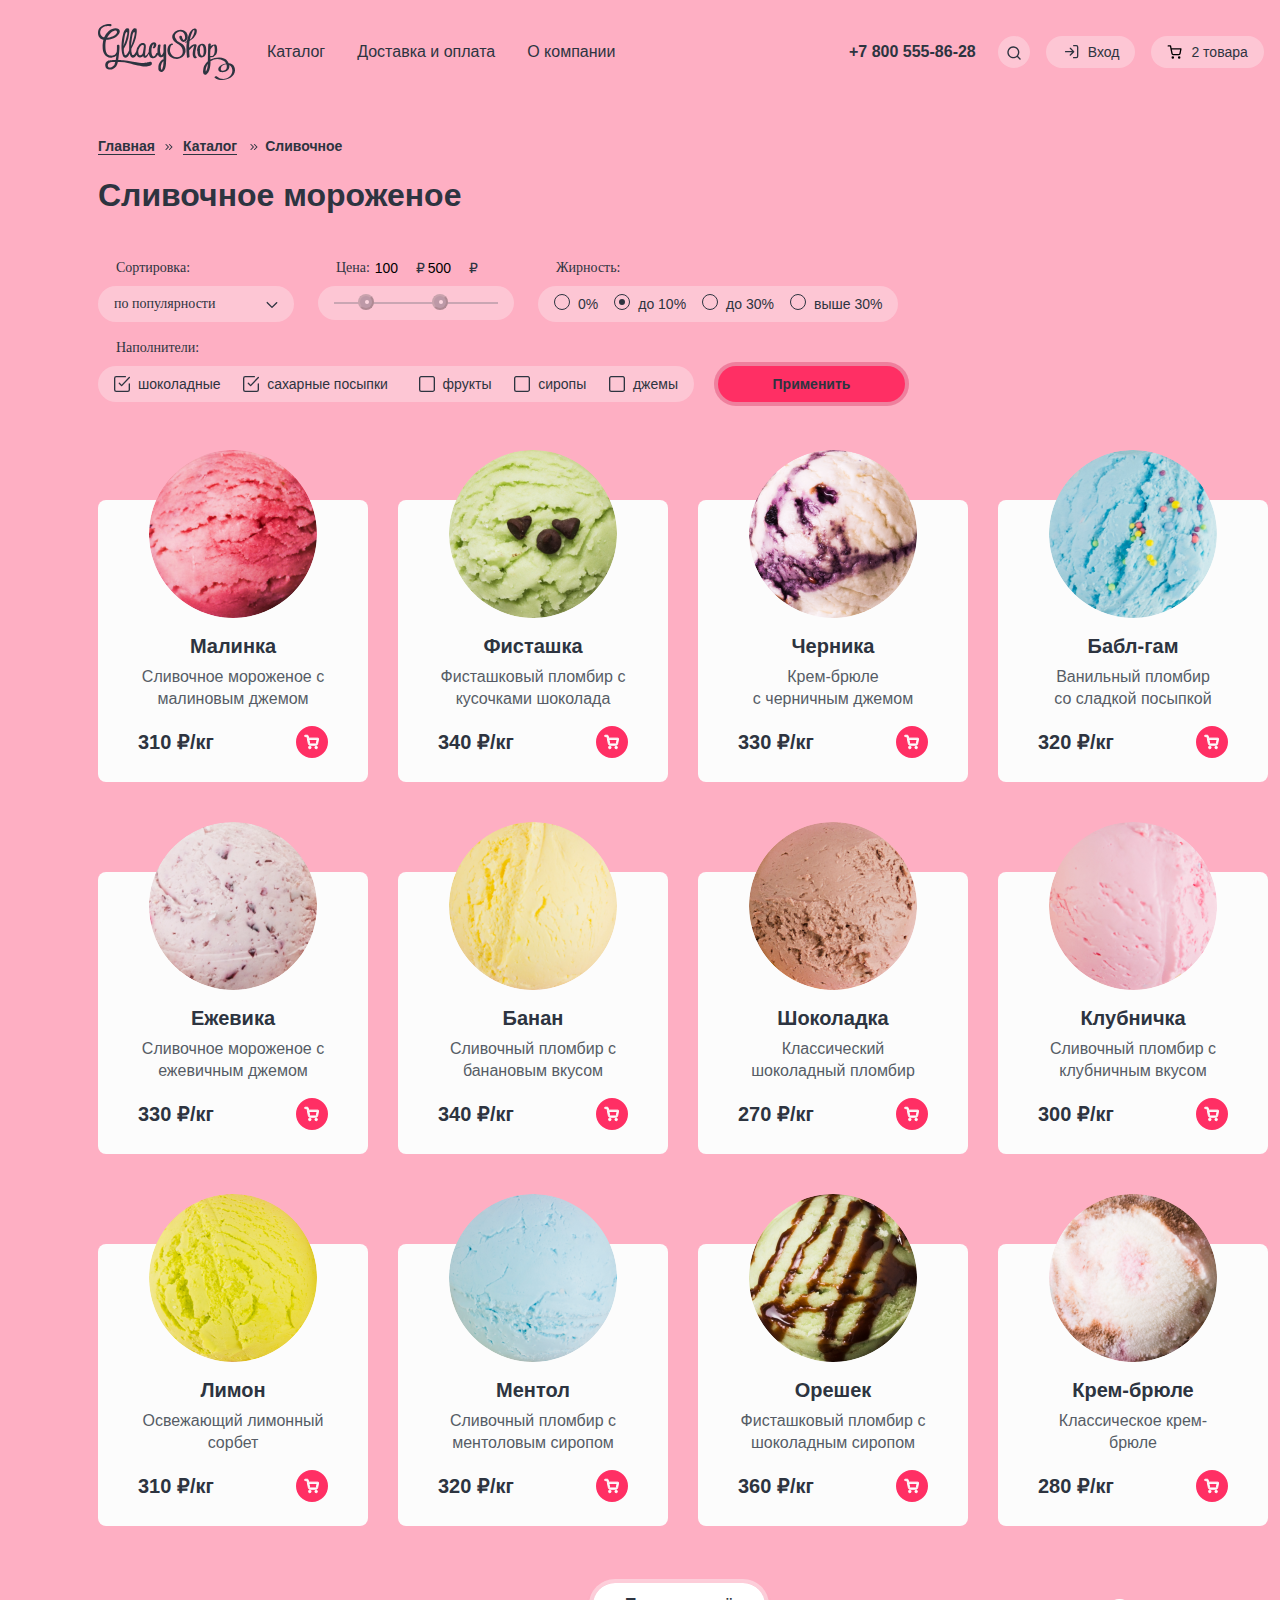
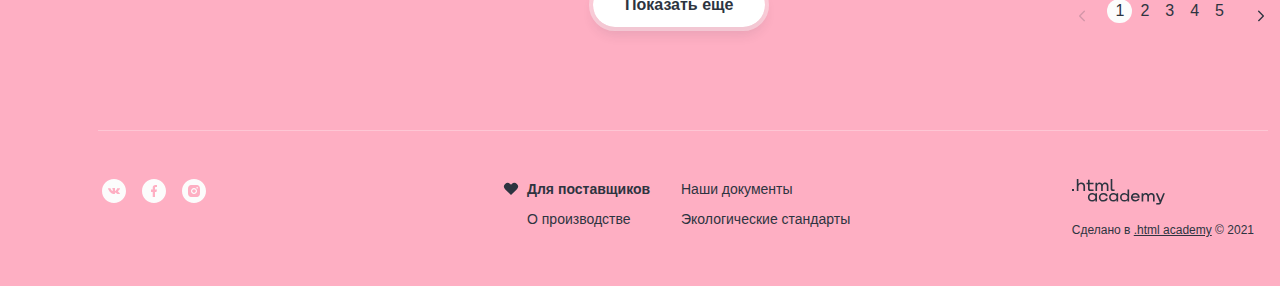
==== catalog.html @ 95bfefcc "Добавляет проект" ====
<!DOCTYPE html>
<html lang="ru">
  <head>
    <meta charset="utf-8">
    <link rel="stylesheet" href="styles/style.css">
    <link rel="stylesheet" href="fonts/stylesheet.css">
    <title>HTML Academy: Gllacy Shop</title>
  </head>
  <body>
    <div class="page-container">
      <header class="main-header">
        <nav class="main-nav">
          <a class="main-nav-logo logo" href="https://htmlacademy.ru">
            <img class="main-nav-logo-img" src="/images/logo.svg" width="137" height="56" alt="Логотип магазина.">
          </a>
          <ul class="main-nav-list">
            <li class="main-nav-item">
              <a class="main-nav-link" href="#">Каталог</a>
            </li>
            <li class="main-nav-item">
              <a class="main-nav-link" href="#">Доставка и оплата</a>
            </li>
            <li class="main-nav-item">
              <a class="main-nav-link" href="#">О компании</a>
            </li>
          </ul>
          <ul class="user-nav-list">
            <li class=user-nav-item>
              <address class="user-nav-contacts">
                <a class="phone" href="tel:+78005558628">+7 800 555-86-28</a>
              </address>
            </li>
            <li class="user-nav-item">
              <a class="user-nav-link user-nav-search" href="#">
                <span class="visually-hidden">Поиск.</span>
              </a>
            </li>
            <li class="user-nav-item">
              <a class="user-nav-link user-nav-login" href="#">
                <span class="visually-hidden">Личный кабинет.</span>
                Вход
              </a>
            </li>
            <li class="user-nav-item">
              <a class="user-nav-link user-nav-basket" href="#">
                <span class="visually-hidden">Корзина.</span>
                2 товара
              </a>
            </li>
          </ul>
        </nav>
      </header>

      <!--Главная страница каталога-->
      <main class="catalog-page main-container">
        <h1 class="visually-hidden">Каталог магазина Gllacy Shop</h1>
        <!--Блок каталога с фильтром-->

        <section class="filter">
          <h2 class="visually-hidden">Фильтры.</h2>
          <!--Хлебные крошки-->
          <ul class="breadcrumbs">
            <li class="breadcrumbs-item breadcrumbs-item-chevrons">
              <a class="breadcrumbs-link breadcrumbs-link-decoration" href="index.html">Главная</a>
            </li>
            <li class="breadcrumbs-item breadcrumbs-item-chevrons">
              <a class="breadcrumbs-link breadcrumbs-link-decoration" href="#">Каталог</a>
            </li>
            <li class="breadcrumbs-item">
              <a class="breadcrumbs-link">Сливочное</a>
            </li>
            <li class="breadcrumbs-item">
              <a class="breadcrumbs-link visually-hidden">Малинка</a>
            </li>
          </ul>
          <h3 class="breadcrumbs-title">Сливочное мороженое</h3>

          <!--Фильтр-->
          <form class="catalog-filter" action="https://echo.htmlacademy.ru/" method="get">
            <fieldset class="filter select-sorting-group">
              <legend class="filter-title">Сортировка:</legend>
              <select class="select-sorting" aria-label="Сортировка">
                <option value="popular" selected>по популярности</option>
                <option value="cheap">сначала дешёвые</option>
                <option value="expensive">сначала дорогие</option>
              </select>
            </fieldset>

            <fieldset class="filter sorting-price-group">
              <div class="range-wrapper-inputs">
                <legend class="filter-title">Цена:</legend>
                  <label class="price-label">
                    <input class="price-field" type="number" value="100">₽
                  </label>
                  <label class="price-label">
                    <input class="price-field" type="number" value="500">₽
                  </label>
              </div>

              <div class="range">
                <div class="range-scale">
                  <div class="range-bar"  style="left: 34px; width: 70px">
                    <button class="range-toggle toggle-min" type="button">
                      <span class="visually-hidden">Изменить минимальную цену.</span>
                    </button>
                    <button class="range-toggle toggle-max" type="button">
                      <span class="visually-hidden">Изменить максимальную цену.</span>
                    </button>
                  </div>
                </div>
              </div>
            </fieldset>

            <fieldset class="filter sorting-radio-group">
              <legend class="filter-title">Жирность:</legend>
                <ul class="filter-list">
                  <li class="filter-item">
                    <label class="control">
                      <input class="visually-hidden control-field" type="radio" value="0%">
                      <span class="control-mark"></span>
                      <span class="control-label">0%</span>
                    </label>
                  </li>

                  <li class="filter-item">
                    <label class="control">
                      <input class="visually-hidden control-field" type="radio" value="до 10%" checked>
                      <span class="control-mark"></span>
                      <span class="control-label">до 10%</span>
                    </label>
                  </li>

                  <li class="filter-item">
                    <label class="control">
                      <input class="visually-hidden control-field" type="radio" value="до 30%">
                      <span class="control-mark"></span>
                      <span class="control-label">до 30%</span>
                    </label>
                  </li>

                  <li class="filter-item">
                    <label class="control">
                      <input class="visually-hidden control-field" type="radio" value="выше 30%">
                      <span class="control-mark"></span>
                      <span class="control-label">выше 30%</span>
                    </label>
                  </li>
                </ul>
            </fieldset>
            <fieldset class="filter sorting-filler-group">
              <legend class="filter-title">Наполнители:</legend>
                <ul class="filter-list">
                  <li class="filter-item-sorting">
                    <input class="sorting-filler-field" type="checkbox" name="chokolate" id="chokolate" checked>
                    <label class="sorting-filler-label" for="chokolate">шоколадные</label>
                  </li>

                  <li class="filter-item-sorting">
                    <input class="sorting-filler-field" type="checkbox" name="sugar-sprinkles" id="sugar-sprinkles" checked>
                    <label class="sorting-filler-label" for="sugar-sprinkles">сахарные посыпки</label>
                  </li>

                  <li class="filter-item-sorting">
                    <input class="sorting-filler-field" type="checkbox" name="fruit" id="fruit">
                    <label class="sorting-filler-label" for="fruit">фрукты</label>
                  </li>

                  <li class="filter-item-sorting">
                    <input class="sorting-filler-field" type="checkbox" name="syrups" id="syrups">
                    <label class="sorting-filler-label" for="syrups">сиропы</label>
                  </li>

                  <li class="filter-item-sorting">
                    <input class="sorting-filler-field" type="checkbox" name="jams" id="jams">
                    <label class="sorting-filler-label" for="jams">джемы</label>
                  </li>
                </ul>
            </fieldset>
            <button class="sorting-button button-bright" type="submit">Применить</button>
          </form>
        </section>
        <!--Каталог товаров-->
        <section class="catalog-product">
          <h2 class="visually-hidden">Каталог.</h2>
          <ul class="catalog-list">
            <li class="catalog-item">
              <img class="catalog-item-img" src="../images/catalog/rasberry-ball.png" width="168" height="168" alt="Шарик малинового мороженого.">
              <h3 class="catalog-item-caption">Малинка</h3>
              <p class="catalog-item-text">Сливочное мороженое с малиновым джемом</p>
              <div class="catalog-wrapper">
                <span class="catalog-item-price">310 ₽/кг</span>
                <button class="button-basket" type="button">
                  <span class="visually-hidden">Купить.</span>
                  <svg class="button-basket-icon" width="16" height="16" fill="none" xmlns="http://www.w3.org/2000/svg"><path fill-rule="evenodd" clip-rule="evenodd" d="M1.17 1.25a.67.67 0 0 0 0 1.33h1.77l.47 2.34v.05l.97 4.84a1.83 1.83 0 0 0 1.82 1.46h5.62a1.83 1.83 0 0 0 1.82-1.46V9.8l.93-4.86a.67.67 0 0 0-.66-.8h-9.3L4.14 1.8a.67.67 0 0 0-.66-.54H1.17Zm4.52 8.3-.81-4.07h8.23l-.78 4.07a.5.5 0 0 1-.49.4H6.18a.5.5 0 0 1-.49-.4ZM4.56 13.5a1.25 1.25 0 1 1 2.49 0 1.25 1.25 0 0 1-2.5 0Zm6.37 0a1.25 1.25 0 1 1 2.5 0 1.25 1.25 0 0 1-2.5 0Z" fill="#2D3440"/></svg>
                </button>
              </div>
            </li>

            <li class="catalog-item">
              <img class="catalog-item-img" src="../images/catalog/pistachio-ball.png" width="168" height="168" alt="Шарик фисташкового мороженого.">
              <h3 class="catalog-item-caption">Фисташка</h3>
              <p class="catalog-item-text">Фисташковый пломбир с кусочками шоколада</p>
              <div class="catalog-wrapper">
                <span class="catalog-item-price">340 ₽/кг</span>
                <button class="button-basket" type="button">
                  <span class="visually-hidden">Купить.</span>
                  <svg class="button-basket-icon" width="16" height="16" fill="none" xmlns="http://www.w3.org/2000/svg"><path fill-rule="evenodd" clip-rule="evenodd" d="M1.17 1.25a.67.67 0 0 0 0 1.33h1.77l.47 2.34v.05l.97 4.84a1.83 1.83 0 0 0 1.82 1.46h5.62a1.83 1.83 0 0 0 1.82-1.46V9.8l.93-4.86a.67.67 0 0 0-.66-.8h-9.3L4.14 1.8a.67.67 0 0 0-.66-.54H1.17Zm4.52 8.3-.81-4.07h8.23l-.78 4.07a.5.5 0 0 1-.49.4H6.18a.5.5 0 0 1-.49-.4ZM4.56 13.5a1.25 1.25 0 1 1 2.49 0 1.25 1.25 0 0 1-2.5 0Zm6.37 0a1.25 1.25 0 1 1 2.5 0 1.25 1.25 0 0 1-2.5 0Z" fill="#2D3440"/></svg>
                </button>
              </div>
            </li>

            <li class="catalog-item">
              <img class="catalog-item-img" src="../images/catalog/blueberry-ball.png" width="168" height="168" alt="Шарик черничного мороженого.">
              <h3 class="catalog-item-caption">Черника</h3>
              <p class="catalog-item-text">Крем-брюле с&nbspчерничным джемом</p>
              <div class="catalog-wrapper">
                <span class="catalog-item-price">330 ₽/кг</span>
                <button class="button-basket" type="button">
                  <span class="visually-hidden">Купить.</span>
                  <svg class="button-basket-icon" width="16" height="16" fill="none" xmlns="http://www.w3.org/2000/svg"><path fill-rule="evenodd" clip-rule="evenodd" d="M1.17 1.25a.67.67 0 0 0 0 1.33h1.77l.47 2.34v.05l.97 4.84a1.83 1.83 0 0 0 1.82 1.46h5.62a1.83 1.83 0 0 0 1.82-1.46V9.8l.93-4.86a.67.67 0 0 0-.66-.8h-9.3L4.14 1.8a.67.67 0 0 0-.66-.54H1.17Zm4.52 8.3-.81-4.07h8.23l-.78 4.07a.5.5 0 0 1-.49.4H6.18a.5.5 0 0 1-.49-.4ZM4.56 13.5a1.25 1.25 0 1 1 2.49 0 1.25 1.25 0 0 1-2.5 0Zm6.37 0a1.25 1.25 0 1 1 2.5 0 1.25 1.25 0 0 1-2.5 0Z" fill="#2D3440"/></svg>
                </button>
              </div>
            </li>

            <li class="catalog-item">
              <img class="catalog-item-img" src="../images/catalog/bubble-ball.png" width="168" height="168" alt="Шарик ванильного мороженого голубого цвета.">
              <h3 class="catalog-item-caption">Бабл-гам</h3>
              <p class="catalog-item-text">Ванильный пломбир со&nbspсладкой посыпкой</p>
              <div class="catalog-wrapper">
                <span class="catalog-item-price">320 ₽/кг</span>
                <button class="button-basket" type="button">
                  <span class="visually-hidden">Купить.</span>
                  <svg class="button-basket-icon" width="16" height="16" fill="none" xmlns="http://www.w3.org/2000/svg"><path fill-rule="evenodd" clip-rule="evenodd" d="M1.17 1.25a.67.67 0 0 0 0 1.33h1.77l.47 2.34v.05l.97 4.84a1.83 1.83 0 0 0 1.82 1.46h5.62a1.83 1.83 0 0 0 1.82-1.46V9.8l.93-4.86a.67.67 0 0 0-.66-.8h-9.3L4.14 1.8a.67.67 0 0 0-.66-.54H1.17Zm4.52 8.3-.81-4.07h8.23l-.78 4.07a.5.5 0 0 1-.49.4H6.18a.5.5 0 0 1-.49-.4ZM4.56 13.5a1.25 1.25 0 1 1 2.49 0 1.25 1.25 0 0 1-2.5 0Zm6.37 0a1.25 1.25 0 1 1 2.5 0 1.25 1.25 0 0 1-2.5 0Z" fill="#2D3440"/></svg>
                </button>
              </div>
            </li>

            <li class="catalog-item">
              <img class="catalog-item-img" src="../images/catalog/blackberry-ball.png" width="168" height="168" alt="Сливочное мороженое с ежевичным джемом.">
              <h3 class="catalog-item-caption">Ежевика</h3>
              <p class="catalog-item-text">Сливочное мороженое с ежевичным джемом</p>
              <div class="catalog-wrapper">
              <span class="catalog-item-price">330 ₽/кг</span>
              <button class="button-basket" type="button">
                <span class="visually-hidden">Купить.</span>
                <svg class="button-basket-icon" width="16" height="16" fill="none" xmlns="http://www.w3.org/2000/svg"><path fill-rule="evenodd" clip-rule="evenodd" d="M1.17 1.25a.67.67 0 0 0 0 1.33h1.77l.47 2.34v.05l.97 4.84a1.83 1.83 0 0 0 1.82 1.46h5.62a1.83 1.83 0 0 0 1.82-1.46V9.8l.93-4.86a.67.67 0 0 0-.66-.8h-9.3L4.14 1.8a.67.67 0 0 0-.66-.54H1.17Zm4.52 8.3-.81-4.07h8.23l-.78 4.07a.5.5 0 0 1-.49.4H6.18a.5.5 0 0 1-.49-.4ZM4.56 13.5a1.25 1.25 0 1 1 2.49 0 1.25 1.25 0 0 1-2.5 0Zm6.37 0a1.25 1.25 0 1 1 2.5 0 1.25 1.25 0 0 1-2.5 0Z" fill="#2D3440"/></svg>
              </button>
            </li>

            <li class="catalog-item">
              <img class="catalog-item-img" src="../images/catalog/banana-ball.png" width="168" height="168" alt="Шарик ванильного мороженого голубого цвета.">
              <h3 class="catalog-item-caption">Банан</h3>
              <p class="catalog-item-text">Сливочный пломбир с банановым вкусом</p>
              <div class="catalog-wrapper">
                <span class="catalog-item-price">340 ₽/кг</span>
                <button class="button-basket" type="button">
                  <span class="visually-hidden">Купить.</span>
                  <svg class="button-basket-icon" width="16" height="16" fill="none" xmlns="http://www.w3.org/2000/svg"><path fill-rule="evenodd" clip-rule="evenodd" d="M1.17 1.25a.67.67 0 0 0 0 1.33h1.77l.47 2.34v.05l.97 4.84a1.83 1.83 0 0 0 1.82 1.46h5.62a1.83 1.83 0 0 0 1.82-1.46V9.8l.93-4.86a.67.67 0 0 0-.66-.8h-9.3L4.14 1.8a.67.67 0 0 0-.66-.54H1.17Zm4.52 8.3-.81-4.07h8.23l-.78 4.07a.5.5 0 0 1-.49.4H6.18a.5.5 0 0 1-.49-.4ZM4.56 13.5a1.25 1.25 0 1 1 2.49 0 1.25 1.25 0 0 1-2.5 0Zm6.37 0a1.25 1.25 0 1 1 2.5 0 1.25 1.25 0 0 1-2.5 0Z" fill="#2D3440"/></svg>
                </button>
              </div>
            </li>

            <li class="catalog-item">
              <img class="catalog-item-img" src="../images/catalog/chokolate-ball.png" width="168" height="168" alt="Шарик ванильного мороженого голубого цвета.">
              <h3 class="catalog-item-caption">Шоколадка</h3>
              <p class="catalog-item-text">Классический шоколадный пломбир</p>
              <div class="catalog-wrapper">
                <span class="catalog-item-price">270 ₽/кг</span>
                <button class="button-basket" type="button">
                  <span class="visually-hidden">Купить.</span>
                  <svg class="button-basket-icon" width="16" height="16" fill="none" xmlns="http://www.w3.org/2000/svg"><path fill-rule="evenodd" clip-rule="evenodd" d="M1.17 1.25a.67.67 0 0 0 0 1.33h1.77l.47 2.34v.05l.97 4.84a1.83 1.83 0 0 0 1.82 1.46h5.62a1.83 1.83 0 0 0 1.82-1.46V9.8l.93-4.86a.67.67 0 0 0-.66-.8h-9.3L4.14 1.8a.67.67 0 0 0-.66-.54H1.17Zm4.52 8.3-.81-4.07h8.23l-.78 4.07a.5.5 0 0 1-.49.4H6.18a.5.5 0 0 1-.49-.4ZM4.56 13.5a1.25 1.25 0 1 1 2.49 0 1.25 1.25 0 0 1-2.5 0Zm6.37 0a1.25 1.25 0 1 1 2.5 0 1.25 1.25 0 0 1-2.5 0Z" fill="#2D3440"/></svg>
                </button>
              </div>
            </li>

            <li class="catalog-item">
              <img class="catalog-item-img" src="../images/catalog/strawberry-ball.png" width="168" height="168" alt="Шарик ванильного мороженого голубого цвета.">
              <h3 class="catalog-item-caption">Клубничка</h3>
              <p class="catalog-item-text">Сливочный пломбир с клубничным вкусом</p>
              <div class="catalog-wrapper">
                <span class="catalog-item-price">300 ₽/кг</span>
                <button class="button-basket" type="button">
                  <span class="visually-hidden">Купить.</span>
                  <svg class="button-basket-icon" width="16" height="16" fill="none" xmlns="http://www.w3.org/2000/svg"><path fill-rule="evenodd" clip-rule="evenodd" d="M1.17 1.25a.67.67 0 0 0 0 1.33h1.77l.47 2.34v.05l.97 4.84a1.83 1.83 0 0 0 1.82 1.46h5.62a1.83 1.83 0 0 0 1.82-1.46V9.8l.93-4.86a.67.67 0 0 0-.66-.8h-9.3L4.14 1.8a.67.67 0 0 0-.66-.54H1.17Zm4.52 8.3-.81-4.07h8.23l-.78 4.07a.5.5 0 0 1-.49.4H6.18a.5.5 0 0 1-.49-.4ZM4.56 13.5a1.25 1.25 0 1 1 2.49 0 1.25 1.25 0 0 1-2.5 0Zm6.37 0a1.25 1.25 0 1 1 2.5 0 1.25 1.25 0 0 1-2.5 0Z" fill="#2D3440"/></svg>
                </button>
              </div>
            </li>

            <li class="catalog-item">
              <img class="catalog-item-img" src="../images/catalog/lemon-ball.png" width="168" height="168" alt="Шарик ванильного мороженого голубого цвета.">
              <h3 class="catalog-item-caption">Лимон</h3>
              <p class="catalog-item-text">Освежающий лимонный сорбет</p>
              <div class="catalog-wrapper">
                <span class="catalog-item-price">310 ₽/кг</span>
                <button class="button-basket" type="button">
                  <span class="visually-hidden">Купить.</span>
                  <svg class="button-basket-icon" width="16" height="16" fill="none" xmlns="http://www.w3.org/2000/svg"><path fill-rule="evenodd" clip-rule="evenodd" d="M1.17 1.25a.67.67 0 0 0 0 1.33h1.77l.47 2.34v.05l.97 4.84a1.83 1.83 0 0 0 1.82 1.46h5.62a1.83 1.83 0 0 0 1.82-1.46V9.8l.93-4.86a.67.67 0 0 0-.66-.8h-9.3L4.14 1.8a.67.67 0 0 0-.66-.54H1.17Zm4.52 8.3-.81-4.07h8.23l-.78 4.07a.5.5 0 0 1-.49.4H6.18a.5.5 0 0 1-.49-.4ZM4.56 13.5a1.25 1.25 0 1 1 2.49 0 1.25 1.25 0 0 1-2.5 0Zm6.37 0a1.25 1.25 0 1 1 2.5 0 1.25 1.25 0 0 1-2.5 0Z" fill="#2D3440"/></svg>
                </button>
              </div>
            </li>

            <li class="catalog-item">
              <img class="catalog-item-img" src="../images/catalog/menthol-ball.png" width="168" height="168" alt="Шарик ванильного мороженого голубого цвета.">
              <h3 class="catalog-item-caption">Ментол</h3>
              <p class="catalog-item-text">Сливочный пломбир с ментоловым сиропом</p>
              <div class="catalog-wrapper">
                <span class="catalog-item-price">320 ₽/кг</span>
                <button class="button-basket" type="button">
                  <span class="visually-hidden">Купить.</span>
                  <svg class="button-basket-icon" width="16" height="16" fill="none" xmlns="http://www.w3.org/2000/svg"><path fill-rule="evenodd" clip-rule="evenodd" d="M1.17 1.25a.67.67 0 0 0 0 1.33h1.77l.47 2.34v.05l.97 4.84a1.83 1.83 0 0 0 1.82 1.46h5.62a1.83 1.83 0 0 0 1.82-1.46V9.8l.93-4.86a.67.67 0 0 0-.66-.8h-9.3L4.14 1.8a.67.67 0 0 0-.66-.54H1.17Zm4.52 8.3-.81-4.07h8.23l-.78 4.07a.5.5 0 0 1-.49.4H6.18a.5.5 0 0 1-.49-.4ZM4.56 13.5a1.25 1.25 0 1 1 2.49 0 1.25 1.25 0 0 1-2.5 0Zm6.37 0a1.25 1.25 0 1 1 2.5 0 1.25 1.25 0 0 1-2.5 0Z" fill="#2D3440"/></svg>
                </button>
              </div>
            </li>

            <li class="catalog-item">
              <img class="catalog-item-img" src="../images/catalog/nut-ball.png" width="168" height="168" alt="Шарик ванильного мороженого голубого цвета.">
              <h3 class="catalog-item-caption">Орешек</h3>
              <p class="catalog-item-text">Фисташковый пломбир с шоколадным сиропом</p>
              <div class="catalog-wrapper">
                <span class="catalog-item-price">360 ₽/кг</span>
                <button class="button-basket" type="button">
                  <span class="visually-hidden">Купить.</span>
                  <svg class="button-basket-icon" width="16" height="16" fill="none" xmlns="http://www.w3.org/2000/svg"><path fill-rule="evenodd" clip-rule="evenodd" d="M1.17 1.25a.67.67 0 0 0 0 1.33h1.77l.47 2.34v.05l.97 4.84a1.83 1.83 0 0 0 1.82 1.46h5.62a1.83 1.83 0 0 0 1.82-1.46V9.8l.93-4.86a.67.67 0 0 0-.66-.8h-9.3L4.14 1.8a.67.67 0 0 0-.66-.54H1.17Zm4.52 8.3-.81-4.07h8.23l-.78 4.07a.5.5 0 0 1-.49.4H6.18a.5.5 0 0 1-.49-.4ZM4.56 13.5a1.25 1.25 0 1 1 2.49 0 1.25 1.25 0 0 1-2.5 0Zm6.37 0a1.25 1.25 0 1 1 2.5 0 1.25 1.25 0 0 1-2.5 0Z" fill="#2D3440"/></svg>
                </button>
              </div>
            </li>

            <li class="catalog-item">
              <img class="catalog-item-img" src="../images/catalog/creme-brulle-ball.png" width="168" height="168" alt="Шарик ванильного мороженого голубого цвета.">
              <h3 class="catalog-item-caption">Крем-брюле</h3>
              <p class="catalog-item-text">Классическое крем-брюле</p>
              <div class="catalog-wrapper">
                <span class="catalog-item-price">280 ₽/кг</span>
                <button class="button-basket" type="button">
                  <span class="visually-hidden">Купить.</span>
                  <svg class="button-basket-icon" width="16" height="16" fill="none" xmlns="http://www.w3.org/2000/svg"><path fill-rule="evenodd" clip-rule="evenodd" d="M1.17 1.25a.67.67 0 0 0 0 1.33h1.77l.47 2.34v.05l.97 4.84a1.83 1.83 0 0 0 1.82 1.46h5.62a1.83 1.83 0 0 0 1.82-1.46V9.8l.93-4.86a.67.67 0 0 0-.66-.8h-9.3L4.14 1.8a.67.67 0 0 0-.66-.54H1.17Zm4.52 8.3-.81-4.07h8.23l-.78 4.07a.5.5 0 0 1-.49.4H6.18a.5.5 0 0 1-.49-.4ZM4.56 13.5a1.25 1.25 0 1 1 2.49 0 1.25 1.25 0 0 1-2.5 0Zm6.37 0a1.25 1.25 0 1 1 2.5 0 1.25 1.25 0 0 1-2.5 0Z" fill="#2D3440"/></svg>
                </button>
              </div>
            </li>
          </ul>
        </section>

        <div class="catalog-pagination">
          <button class="pagination-show-more button-white" type="button">Показать ещё</button>
          <ul class="catalog-pagination-list">
            <li class="catalog-pagination-item">
              <a class="catalog-pagination-link pagination-prev pagination-disabled">
                <svg class="catalog-pagination-icon" fill="none" xmlns="http://www.w3.org/2000/svg" viewBox="0 0 16 16"><path fill-rule="evenodd" clip-rule="evenodd" d="M9.8 3.8a.66.66 0 1 0-.94-.94L4.2 7.53a.67.67 0 0 0 0 .94l4.67 4.67a.66.66 0 1 0 .94-.94L5.6 8l4.2-4.2Z" fill="#2D3440"/></svg>
                <span class="visually-hidden">Предыдущая страница</span>
              </a>
            </li>
            <li class="catalog-pagination-item">
              <a class="catalog-pagination-link catalog-pagination-active" href="#">1</a>
            </li>
            <li class="catalog-pagination-item">
              <a class="catalog-pagination-link" href="#">2</a>
            </li>
            <li class="catalog-pagination-item">
              <a class="catalog-pagination-link" href="#">3</a>
            </li>
            <li class="catalog-pagination-item">
              <a class="catalog-pagination-link" href="#">4</a>
            </li>
            <li class="catalog-pagination-item">
              <a class="catalog-pagination-link" href="#">5</a>
            </li>
            <li class="catalog-pagination-item">
              <a class="catalog-pagination-link pagination-next" href="#">
                <svg class="catalog-pagination-icon" fill="none" xmlns="http://www.w3.org/2000/svg" viewBox="0 0 16 16"><path fill-rule="evenodd" clip-rule="evenodd" d="M7.14 2.86a.66.66 0 1 0-.95.95L10.4 8l-4.2 4.2a.67.67 0 0 0 .95.94l4.66-4.67a.66.66 0 0 0 0-.94L7.15 2.86Z" fill="#2D3440"/></svg>
                <span class="visually-hidden">Следующая страница</span>
              </a>
            </li>
          </ul>
        </div>
      </main>
      <!--Подвал-->
      <footer class="page-footer">
        <div class="page-footer-container">
          <ul class="socials-list footer-socials-list">
            <li class="socials-item">
              <a class="footer-socials-link socials-link" href="https://vk.com/htmlacademy">
                <svg class="socials-link-icon" width="24" height="24" viewBox="0 0 24 24" fill="none" xmlns="http://www.w3.org/2000/svg">
                  <path fill-rule="evenodd" clip-rule="evenodd" d="M24 12C24 18.6274 18.6274 24 12 24C5.37258 24 0 18.6274 0 12C0 5.37258 5.37258 0 12 0C18.6274 0 24 5.37258 24 12ZM12.5884 14.9749H11.8711C11.8711 14.9749 10.2885 15.0584 8.89479 13.7867C7.37486 12.3995 6.03249 9.64702 6.03249 9.64702C6.03249 9.64702 5.95511 9.46654 6.03917 9.3793C6.13366 9.28121 6.39106 9.27493 6.39106 9.27493L8.10567 9.26508C8.10567 9.26508 8.26727 9.28878 8.38294 9.36317C8.47824 9.42457 8.53167 9.53936 8.53167 9.53936C8.53167 9.53936 8.80878 10.1536 9.17581 10.7093C9.89212 11.7942 10.2258 12.0315 10.469 11.9152C10.8233 11.7458 10.7171 10.3816 10.7171 10.3816C10.7171 10.3816 10.7236 9.88646 10.5387 9.66601C10.3955 9.4951 10.1254 9.44527 10.0062 9.43128C9.90971 9.42 10.0681 9.22367 10.2733 9.13558C10.5819 9.00308 11.1268 8.99551 11.7706 9.00136C12.2722 9.00579 12.4165 9.0332 12.6127 9.07475C13.0677 9.17105 13.0536 9.47963 13.0229 10.1454C13.0138 10.3444 13.0032 10.5752 13.0032 10.8418C13.0032 10.9018 13.0012 10.9657 12.9991 11.0315C12.9885 11.3725 12.9763 11.7629 13.2324 11.908C13.3637 11.9822 13.6849 11.9191 14.4884 10.7233C14.8693 10.1566 15.1549 9.49024 15.1549 9.49024C15.1549 9.49024 15.2173 9.37145 15.3142 9.32048C15.4134 9.26851 15.5472 9.2845 15.5472 9.2845L17.3515 9.27465C17.3515 9.27465 17.8937 9.21796 17.9815 9.43242C18.0735 9.65758 17.7788 10.1833 17.0417 11.0444C16.3463 11.8567 16.006 12.1587 16.0328 12.4236C16.0527 12.6198 16.2739 12.7957 16.7015 13.1436C17.5897 13.8661 17.8264 14.2455 17.8827 14.3357C17.8872 14.343 17.8906 14.3484 17.893 14.3519C18.2905 14.9296 17.4522 14.9749 17.4522 14.9749L15.8497 14.9944C15.8497 14.9944 15.5053 15.0543 15.0521 14.7814C14.8151 14.6388 14.5833 14.406 14.3626 14.1842C14.0251 13.8451 13.7131 13.5316 13.4469 13.6056C13.0002 13.7298 13.0143 14.5734 13.0143 14.5734C13.0143 14.5734 13.0175 14.7536 12.9157 14.8495C12.8051 14.954 12.5884 14.9749 12.5884 14.9749Z" fill="#FCFCFC"/>
                </svg>
              </a>
            </li>
            <li class="socials-item">
              <a class="footer-socials-link socials-link" href="https://www.facebook.com/htmlacademy">
                <svg class="socials-link-icon" width="24" height="24" viewBox="0 0 24 24" fill="none" xmlns="http://www.w3.org/2000/svg">
                  <path fill-rule="evenodd" clip-rule="evenodd" d="M24 12C24 18.6274 18.6274 24 12 24C5.37258 24 0 18.6274 0 12C0 5.37258 5.37258 0 12 0C18.6274 0 24 5.37258 24 12ZM14.4286 12.9H13V18H10.7143V12.9H9V10.5H10.7143V8.82C10.7143 6.9942 11.816 6 13.3674 6C14.1103 6 14.8137 6.0582 15 6.084V8.1H14.1429C13 8.1 13 8.682 13 9.3V10.5H15L14.4286 12.9Z" fill="#FCFCFC"/>
                </svg>
              </a>
            </li>
            <li class="socials-item">
              <a class="footer-socials-link socials-link" href="https://wwww.instagram.com/htmlacademy">
                <svg class="socials-link-icon" width="24" height="24" viewBox="0 0 24 24" fill="none" xmlns="http://www.w3.org/2000/svg">
                  <path fill-rule="evenodd" clip-rule="evenodd" d="M24 12C24 18.6274 18.6274 24 12 24C5.37258 24 0 18.6274 0 12C0 5.37258 5.37258 0 12 0C18.6274 0 24 5.37258 24 12ZM14.4732 6.036C13.8336 6.006 13.6302 6 12 6C10.3698 6 10.1664 6.0078 9.5268 6.036C8.8872 6.066 8.4528 6.1662 8.07 6.315C7.66946 6.46544 7.3066 6.70154 7.0068 7.0068C6.70128 7.30639 6.46514 7.66931 6.315 8.07C6.1662 8.4528 6.066 8.8872 6.036 9.5268C6.006 10.1664 6 10.3698 6 12C6 13.6302 6.0078 13.8336 6.036 14.4732C6.066 15.1122 6.1662 15.5478 6.315 15.93C6.46556 16.3305 6.70164 16.6933 7.0068 16.9932C7.30652 17.2986 7.6694 17.5347 8.07 17.685C8.4528 17.8332 8.8878 17.934 9.5268 17.964C10.1664 17.994 10.3698 18 12 18C13.6302 18 13.8336 17.9922 14.4732 17.964C15.1122 17.934 15.5478 17.8332 15.93 17.685C16.3304 17.5343 16.6932 17.2982 16.9932 16.9932C17.2987 16.6936 17.5348 16.3307 17.685 15.93C17.8332 15.5472 17.934 15.1122 17.964 14.4732C17.994 13.8336 18 13.6302 18 12C18 10.3698 17.9922 10.1664 17.964 9.5268C17.934 8.8878 17.8332 8.4522 17.685 8.07C17.5344 7.66955 17.2983 7.30674 16.9932 7.0068C16.6596 6.6738 16.326 6.4674 15.93 6.315C15.5472 6.1662 15.1122 6.066 14.4732 6.036ZM9.87868 9.87868C10.4413 9.31607 11.2044 9 12 9C12.7956 9 13.5587 9.31607 14.1213 9.87868C14.6839 10.4413 15 11.2044 15 12C15 12.7956 14.6839 13.5587 14.1213 14.1213C13.5587 14.6839 12.7956 15 12 15C11.2044 15 10.4413 14.6839 9.87868 14.1213C9.31607 13.5587 9 12.7956 9 12C9 11.2044 9.31607 10.4413 9.87868 9.87868ZM15.6803 8.31967C15.821 8.46032 15.9 8.65109 15.9 8.85C15.9 9.04891 15.821 9.23968 15.6803 9.38033C15.5397 9.52098 15.3489 9.6 15.15 9.6C14.9511 9.6 14.7603 9.52098 14.6197 9.38033C14.479 9.23968 14.4 9.04891 14.4 8.85C14.4 8.65109 14.479 8.46032 14.6197 8.31967C14.7603 8.17902 14.9511 8.1 15.15 8.1C15.3489 8.1 15.5397 8.17902 15.6803 8.31967ZM13.2728 10.7272C12.9352 10.3896 12.4774 10.2 12 10.2C11.5226 10.2 11.0648 10.3896 10.7272 10.7272C10.3896 11.0648 10.2 11.5226 10.2 12C10.2 12.4774 10.3896 12.9352 10.7272 13.2728C11.0648 13.6104 11.5226 13.8 12 13.8C12.4774 13.8 12.9352 13.6104 13.2728 13.2728C13.6104 12.9352 13.8 12.4774 13.8 12C13.8 11.5226 13.6104 11.0648 13.2728 10.7272Z" fill="#FCFCFC"/>
                </svg>
              </a>
            </li>
          </ul>
          <ul class="footer-menu-list">
            <li class="footer-menu-item">
              <a class="footer-menu-link" href="#"><strong class="footer-menu-strong">Для поставщиков</strong></a>
            </li>
            <li class="footer-menu-item">
              <a class="footer-menu-link" href="#">Наши документы</a>
            </li>
            <li class="footer-menu-item">
              <a class="footer-menu-link" href="#">О производстве</a>
            </li>
            <li class="footer-menu-item">
              <a class="footer-menu-link" href="#">Экологические стандарты</a>
            </li>
          </ul>
          <ul class="footer-copyright-list">
            <li class="footer-copyright-item">
              <a class="footer-copyright-link" href="https://htmlacademy.ru">
                <img class="footer-copyright-img" src="/images/logo_htmlacademy.svg" width="93" height="26" alt="Логотип htmlacademy.">
              </a>
            </li>
            <li class="footer-copyright-item">
              <p class="footer-copyright-text">Сделано в <a class="footer-copyright-link" href="https://htmlacademy.ru">.html academy</a> © 2021</p>
            </li>
          </ul>
        </div>
      </footer>
    </div>
  </body>
---- styles/style.css ----
@font-face {
  font-family: 'Inter';
  src: url('Inter-ExtraBold.woff2') format('woff2'),
       url('Inter-ExtraBold.woff') format('woff');
  font-weight: bold;
  font-style: normal;
  font-display: swap;
}

@font-face {
  font-family: 'Inter';
  src: url('Inter-SemiBold.woff2') format('woff2'),
       url('Inter-SemiBold.woff') format('woff');
  font-weight: 600;
  font-style: normal;
  font-display: swap;
}

@font-face {
  font-family: 'Inter';
  src: url('Inter-Regular.woff2') format('woff2'),
       url('Inter-Regular.woff') format('woff');
  font-weight: normal;
  font-style: normal;
  font-display: swap;
}

@font-face {
  font-family: 'Inter';
  src: url('Inter-Black.woff2') format('woff2'),
       url('Inter-Black.woff') format('woff');
  font-weight: 900;
  font-style: normal;
  font-display: swap;
}

@font-face {
  font-family: 'Inter';
  src: url('Inter-Medium.woff2') format('woff2'),
       url('Inter-Medium.woff') format('woff');
  font-weight: 500;
  font-style: normal;
  font-display: swap;
}

@font-face {
  font-family: 'Inter';
  src: url('Inter-Light.woff2') format('woff2'),
       url('Inter-Light.woff') format('woff');
  font-weight: 300;
  font-style: normal;
  font-display: swap;
}

@font-face {
  font-family: 'Inter';
  src: url('Inter-Thin.woff2') format('woff2'),
       url('Inter-Thin.woff') format('woff');
  font-weight: 100;
  font-style: normal;
  font-display: swap;
}

@font-face {
  font-family: 'Inter';
  src: url('Inter-ExtraLight.woff2') format('woff2'),
       url('Inter-ExtraLight.woff') format('woff');
  font-weight: 200;
  font-style: normal;
  font-display: swap;
}

@font-face {
  font-family: 'Inter';
  src: url('Inter-Bold.woff2') format('woff2'),
       url('Inter-Bold.woff') format('woff');
  font-weight: bold;
  font-style: normal;
  font-display: swap;
}

:root {
  --color-extra-dark: #2d3440;
  --color-dark: #565c66;
  --color-neutral: #b9b9b9;
  --color-light: #e7e7e7;
  --color-extra-light: #fcfcfc;
  --color-white: #ffffff;
  --color-extra-bright: #ff2f64;
  --color-bright: #ff4a78;
  --color-neutral-bright: #ff7799;
  --color-light-bright: #feafc3;
  --color-extra-light-bright: #ffcbd8;
  --color-blue: #69a9ff;
  --color-yellow: #fcc850;
  --color-error: #ea5454;
  --color-warning: #fd912e;
  --color-success: #00e484;
  --color-border-disabled: rgba(185, 185, 185, 0.3);
  --color-border: rgba(255, 47, 100, 0.3);
  --color-border-light: rgba(252, 252, 252, 0.4);
  --color-background-color: rgba(252, 252, 252, 0.3);
  --color-background-color-opacity: rgba(252, 252, 252, 0.5);
  --color-shadow: rgba(45, 52, 64, 0.1);
}

html {
  height: 100%;
}

.visually-hidden {
  position: absolute;
  clip: rect(0, 0, 0, 0);
  margin: -1px;
  padding: 0;
  border: 0;
  height: 1px;
  width: 1px;
  overflow: hidden;
}

body {
  margin: 0 auto;
  display: flex;
  flex-direction: column;
  min-height: 100%;
  font-family: "Inter", sans-serif;
  font-style: normal;
  font-weight: 400;
  font-size: 16px;
  line-height: 20px;
  color: var(--color-extra-dark);
  background-color: var(--color-light-bright);
}

.page-container {
  width: 1366px;
  margin: 0 auto;
}

.main-container {
  margin: 0 98px;
  flex-grow: 1;
}

/* Шапка */

.main-header {
  margin: 0 auto;
  padding: 24px 0;
}

.main-nav-logo {
  display: block;
  width: 137px;
  height: 56px;
  margin: 0;
  padding: 0;
  padding-right: 16px;
}

.main-nav {
  display: flex;
  margin: 0 auto;
  padding: 0 98px;
}

.main-nav-list {
  display: flex;
  flex-wrap: wrap;
  justify-content: flex-start;
  align-items: center;
  list-style-type: none;
  margin: 0;
  padding: 0;
  margin-right: auto;
}

.main-nav-link {
  box-sizing: border-box;
  display: inline-block;
  margin: 0;
  padding: 6px 16px;
  font-size: 16px;
  font-weight: 400;
  line-height: 20px;
  color: var(--color-extra-dark);
  text-decoration: none;
}

.main-nav-link:hover {
  box-sizing: border-box;
  background-color: var(--color-background-color-opacity);
  border-radius: 26px;
}

.main-nav-link:focus {
  box-sizing: border-box;
  background-color: var(--color-background-color-opacity);
  border-radius: 26px;
  box-shadow: 0 0 0 2px var(--color-extra-dark);
  outline: none;
}

.main-nav-link:active {
  box-sizing: border-box;
  border: none;
  background-color: var(--color-extra-light);
  border-radius: 26px;
}

.user-nav-list {
  display: flex;
  flex-wrap: wrap;
  justify-content: flex-end;
  align-items: center;
  justify-content: flex-start;
  min-width: 425px;
  list-style: none;
  margin: 0;
  margin-left: auto;
  padding-left: 16px;
}

.user-nav-contacts {
  padding: 0;
  margin: 0;
  font-style: normal;
}

.phone {
  box-sizing: border-box;
  display: block;
  margin: 0;
  margin-right: 8px;
  padding: 6px;
  font-size: 16px;
  font-weight: 700;
  line-height: 20px;
  color: var(--color-extra-dark);
  text-decoration: none;
  font-style: normal;
}

.user-nav-link {
  box-sizing: border-box;
  display: block;
  margin: 0 8px;
  font-size: 14px;
  font-weight: 400;
  line-height: 20px;
  color: var(--color-extra-dark);
  text-decoration: none;
}

.user-nav-link:hover {
  box-sizing: border-box;
  background-color: var(--color-background-color-opacity);
  border-radius: 26px;
}

.user-nav-link:focus {
  box-sizing: border-box;
  background-color: var(--color-background-color-opacity);
  border-radius: 26px;
  box-shadow: 0 0 0 2px var(--color-extra-dark);
  outline: none;
}

.user-nav-link:active {
  box-sizing: border-box;
  border: none;
  background-color: var(--color-extra-light);
  border-radius: 26px;
}

.user-nav-link::before {
  content: "";
  width: 18px;
  height: 18px;
  padding-left: 24px;
}

.user-nav-search {
  display: inline-block;
  width: 32px;
  height: 32px;
  padding: 7px;
  border-radius: 50%;
  background-color: var(--color-background-color);
}

.user-nav-search::before {
  padding-left: 18px;
  background-image: url("../images/icons/search.svg");
  background-position: center;
  background-repeat: no-repeat;
  background-size: contain;
}

.user-nav-login {
  display: inline-block;
  padding: 6px 16px;
  padding-left: 10px;
  border-radius: 26px;
  background-color: var(--color-background-color);
}

.user-nav-login::before{
  padding-right: 8px;
  background-image: url("../images/icons/log-in.svg");
  background-position: center;
  background-repeat: no-repeat;
  background-size: contain;
}

.user-nav-basket {
  display: inline-block;
  padding: 6px 16px;
  padding-left: 8px;
  margin-right: 0;
  border-radius: 26px;
  background-color: var(--color-background-color);
}

.user-nav-basket::before{
  padding-right: 8px;
  background-image: url("../images/icons/bascet.svg");
  background-position: center;
  background-repeat: no-repeat;
  background-size: contain;
}

/* Промо */

.promo-list {
  display: grid;
  grid-template-columns: 1fr 100px 100px;
  column-gap: 40px;
  align-items: center;
  margin: 0;
  padding: 0;
  list-style-type: none;
}

.promo-item {
  display: flex;
  flex-wrap: wrap;
  align-items: center;
  justify-content: center;
}

.promo-item-active {
  justify-content: flex-start;
}

.promo-wrapper {
  display: flex;
  flex-direction: column;
  flex-wrap: wrap;
  padding-left: 70px;
  padding-right: 20px;
}

.promo-caption {
  padding: 132px 0 24px 0;
  margin: 0;
  order: 0;
  max-width: 470px;
  font-size: 36px;
  font-weight: 900;
  line-height: 46px;
}

.promo-text {
  margin: 0 0 44px 0;
  order: 1;
  max-width: 470px;
  font-size: 18px;
  font-weight: 400;
  line-height: 24px;
}

.promo-link-wrapper {
  display: flex;
  flex-wrap: wrap;
  padding-bottom: 110px;
  order: 3;
}

.button-white {
  display: inline-block;
  border: none;
  box-sizing: border-box;
  color: var(--color-extra-dark);
  background-color: var(--color-extra-light);
  border-radius: 26px;
  box-shadow: 0 0 0 4px var(--color-shadow);
  cursor: pointer;
  padding: 12px 32px;
  font-family: "Inter", sans-serif;
  font-size: 16px;
  font-weight: 700;
  line-height: 20px;
  text-decoration: none;
}

.button-white:hover {
  background-color: var(--color-border-light);
  outline: 4px solid var(--color-extra-light);
}

.button-white:focus {
  outline: 2px solid var(--color-extra-dark);
}

.button-white:active {
  background-color: var(--color-extra-light);
}

.button-white:disabled {
  background-color: var(--color-light);
  box-shadow: 0 0 0 4px var(--color-shadow);
  cursor: default;
  font-weight: 400;
}

.img-wrapper {
  position: relative;
  padding: 0;
  padding: 10px;
  margin: 0;
  margin-top: 24px;
  order: 4;
  align-self: center;
  background-color: transparent;
}

.img-wrapper::before {
  content: " ";
  display: block;
  width: 100px;
  height: 100px;
  z-index: -1;
  background-color: var(--color-extra-light-bright);
  opacity: 0.4;
  border-radius: 50%;
  position: absolute;
  top: 50%;
  left: 50%;
  transform: translate(-50%, -50%);
}

.img-wrapper-active {
  padding: 0;
  margin-top: 19px;
  position: relative;
  background-color: transparent;
}

.img-wrapper-active:before {
  content: "";
  display: block;
  width: 312px;
  height: 312px;
  z-index: -1;
  background-color: var(--color-extra-light-bright);
  border-radius: 50%;
  position: absolute;
  top: 50%;
  left: 0;
  transform: translateY(-50%);
}

.promo-img-active {
  position: relative;
}

.slider {
  position: absolute;
  display: inline-block;
  cursor: pointer;
  text-decoration: none;
  margin: 0 10px;
  padding: 10px;
  width: 38px;
  height: 38px;
  border: 2px solid var(--color-extra-light);
  box-sizing: border-box;
  border-radius: 26px;
  text-align: center;
}

.slider-prew {
  top: 237px;
  left: -28px;
}

.slider-next {
  top: 237px;
  left: 284px;
}

.slider-icon path {
  fill: var(--color-extra-light);
  stroke: var(--color-extra-light);
}

.slider:hover,
.slider:hover path {
  fill: var(--color-extra-dark);
  stroke: var(--color-extra-dark);
  background-color: var(--color-extra-light);
}

.slider:focus,
.slider:focus path {
  box-sizing: border-box;
  border: none;
  fill: var(--color-extra-dark);
  stroke: var(--color-extra-dark);
  background-color: var(--color-background-color);
  box-shadow: 0 0 0 2px var(--color-extra-dark);
  outline: none;
}

.slider:active {
  opacity: 0.4;
}

/* Пагинация */

.flex-container {
  display: flex;
  flex-wrap: wrap;
  align-items: flex-end;
}

.pagination-list {
  display: flex;
  flex-wrap: wrap;
  align-items: flex-end;
  list-style-type: none;
  padding: 0;
  margin: 0;
  margin-right: auto;
}

.pagination-item:not(:last-child) {
  margin-right: 8px;
}

.pagination-link-active {
  display: inline-block;
  box-sizing: border-box;
  width: 12px;
  height: 12px;
  text-decoration: none;
  vertical-align: middle;
}

.pagination-link {
  border: none;
  display: inline-block;
  box-sizing: border-box;
  width: 12px;
  height: 12px;
  text-decoration: none;
  vertical-align: middle;
}

.pagination-link:hover {
  box-sizing: border-box;
  background-color: var(--color-background-color);
  border-radius: 26px;
  box-shadow: 0 0 0 1px var(--color-extra-light);
}

.pagination-link:focus {
  box-sizing: border-box;
  background-color: var(--color-background-color-opacity);
  border-radius: 26px;
  box-shadow: 0 0 0 1px var(--color-extra-dark);
  outline: none;
}

.pagination-link:active {
  box-sizing: border-box;
  border: none;
  background-color: var(--color-extra-light);
  border-radius: 26px;
}

.pagination-link-icon {
  vertical-align: top;
  opacity: 0.3;
}

/* ССылки на соц.сети */

.socials-list {
  display: flex;
  flex-wrap: wrap;
  list-style-type: none;
  padding: 0;
  margin: 0;
  margin-left: auto;
}

.socials-link {
  border: none;
  display: inline-block;
  box-sizing: border-box;
  margin-left: 16px;
  width: 24px;
  height: 24px;
}

.socials-link:hover {
  box-sizing: border-box;
  background-color: var(--color-extra-dark);
  border-radius: 100px;
}

.socials-link:focus {
  box-sizing: border-box;
  background-color: var(--color-extra-dark);
  border-radius: 100px;
  outline: 2px solid var(--color-extra-dark);

}

/* Баннеры */

.banner {
  padding-top: 78px;
  padding-bottom: 80px;
  margin: 0;
}

.banner-title {
  text-align: center;
  margin: 0 364px 54px 364px;
  padding: 0;
  font-family: "Inter", sans-serif;
  font-size: 32px;
  font-weight: 900;
  line-height: 46px;
}

.banner-list {
  display: grid;
  grid-template-columns: 1fr 1fr;
  column-gap: 30px;
  list-style-type: none;
  margin: 0;
  padding: 0;
}

.banner-item {
  position: relative;
  display: flex;
  flex-direction: column;
  flex-wrap: wrap;
  max-width: 570px;
  padding: 0 7px 40px 40px;
  background-color: var(--color-neutral-bright);
  border-radius: 16px;
}

.banner-item-caption {
  margin: 0;
  margin-bottom: 16px;
  padding: 0;
  padding-top: 40px;
  font-family: "Inter", sans-serif;
  font-size: 24px;
  font-weight: 700;
  line-height: 30px;
}

.banner-item-text {
  margin: 0 13px 10px 0;
  padding-bottom: 22px;
  max-width: 321px;
  font-size: 16px;
  font-weight: 400;
  line-height: 22px;
}

.banner-item-img {
  order: 1;
}

.img-column-1 {
  position: absolute;
  top: 6px;
  right: 15px;
  object-fit: contain;
}

.img-column-2 {
  position: absolute;
  top: -35px;
  right: 7px;
  object-fit: contain;
}

.button-wrapper {
  display: flex;
  flex-wrap: wrap;
}

.banner-item-link {
  display: inline-block;
  order: 0;
  font-size: 16px;
  font-weight: 700;
  line-height: 20px;
  background-color: var(--color-extra-light);
}

.button-white {
  color: var(--color-extra-dark);
  background-color: var(--color-extra-light);
  border-radius: 26px;
  box-shadow: 0 0 0 4px var(--color-shadow);
}

.button-white:hover {
  background-color: var(--color-border-light);
  box-shadow: 0 0 0 4px var(--color-extra-light);
}

.button-white:focus {
  background-color: var(--color-extra-light);
  outline: 2px solid var(--color-extra-dark);
}

.button-white:disabled {
  background-color: var(--color-light);
  box-shadow: 0 0 0 4px var(--color-shadow);
  cursor: default;
  font-weight: 400;
}

/* Популярные товары */

.catalog-list {
  display: grid;
  grid-template-columns: 1fr 1fr 1fr 1fr;
  column-gap: 30px;
  row-gap: 40px;
  margin: 0;
  padding: 0 0 16px 0;
  list-style-type: none;
}

.catalog-item {
  position: relative;
  list-style-type: none;
  border-radius: 8px;
  padding: 0 40px 24px 40px;
  color: var(--color-dark);
  text-align: center;
}

.catalog-item::before {
  content: " ";
  display: block;
  background-color: var(--color-extra-light);
  border-radius: 8px;
  position: absolute;
  top: 50px;
  left: 0;
  right: 0;
  bottom: 0;
  z-index: -1;
}

.catalog-title {
  margin: 0 320px 56px 320px;
  text-align: center;
  font-size: 32px;
  font-weight: 900;
  line-height: 46px;
}

.catalog-item-img {
  display: block;
  width: 168px;
  height: 168px;
  border-radius: 50%;
  margin: 0 auto;
  object-fit: cover;
}

.catalog-item-caption {
  margin: 16px 0 0 0;
  padding: 0;
  font-size: 20px;
  font-weight: 700;
  line-height: 24px;
}

.catalog-item-text {
  text-align: center;
  margin: 0;
  margin: 8px 0 0 0 ;
  font-size: 16px;
  font-weight: 400;
  line-height: 22px;
  color: var(--color-dark);
}

.catalog-wrapper {
  display: flex;
  align-self: stretch;
  align-items: center;
  margin: 16px 0 0 0;
  padding: 0;
}

.catalog-item-price {
  font-size: 20px;
  font-weight: 700;
  line-height: 24px;
  flex-grow: 1;
  text-align: left;
}

.button-basket {
  padding: 6px;
  border-radius: 26px;
  border: 2px solid var(--color-extra-bright);
  background-color: var(--color-extra-bright);
}

.button-basket-icon {
  stroke: var(--color-extra-light);
  vertical-align: top;
}

.button-basket-icon path {
  fill: var(--color-extra-light);
}

.button-basket:hover {
  background-color: var(--color-background-color);
  border: 2px solid var(--color-extra-bright);
  box-sizing: border-box;
}

.button-basket:hover .button-basket-icon path {
  fill: var(--color-extra-dark);
  stroke: var(--color-extra-dark);
}

.button-basket:focus-within {
  fill: var(--color-extra-dark);
  background-color: var(--color-extra-bright);
  outline: 2px solid var(--color-extra-dark);
  box-sizing: border-box;
}

.button-basket:disabled {
  border: none;
  background-color: var(--color-neutral);
  box-sizing: border-box;
}

.button-basket:disabled .button-basket-icon path{
  fill: var(--color-extra-dark);
  stroke: var(--color-extra-dark);
}


/* Преимущества */

.advantages {
  margin: 0;
  margin-top: 64px;
  margin-bottom: 80px;
  padding: 24px;
  background-image: url("../images/background/background-advantages.png");
  background-repeat: no-repeat;
  background-size: 100%;
  background-position: center;
}

.advantages-wrapper {
  background-color: var(--color-extra-light);
  border-radius: 16px;
  padding: 0 40px;
}

.advantages-list {
  display: flex;
  flex-wrap: wrap;
  justify-content: space-between;
  margin: 0 auto;
  padding: 0;
  padding-bottom: 16px;
  list-style-type: none;
}

.advantages-title {
  margin: 0;
  padding: 56px 0;
  text-align: center;
  font-size: 32px;
  font-weight: 900;
  line-height: 46px;
}

.advantages-item {
  display: flex;
}

.advantages-icon {
  box-sizing: border-box;
  display: inline-block;
  width: 48px;
  height: 48px;
  border: 2px solid var(--color-extra-dark);
  border-radius: 100%;
  margin-right: 16px;
}

.advantages-icon svg {
  padding: 6px;
}

.advantages-text {
  display: block;
  margin: 0;
  padding: 0 0 40px 0;
  max-width: 442px;
  font-size: 16px;
  font-weight: 400;
  line-height: 22px;
  color: var(--color-dark);
}

.flex-wrapper {
  margin-bottom: 76px;
  display: grid;
  grid-template-columns: 1fr 1fr;
  column-gap: 30px;
}

/* Блог */

.blog {
  padding: 32px;
  background-image: url("../images/background/background-blog.png");
  background-repeat: no-repeat;
  background-size: 100%;
  background-position: center;
  border-radius: 16px;
}

.blog-link {
  text-decoration: none;
  color: var(--color-extra-dark);
}

.blog-title {
  margin: 0;
  margin-bottom: 14px;
  padding: 0;
  font-size: 16px;
  font-weight: 400;
  line-height: 20px;
  color: var(--color-dark);
}

.blog-text {
  max-width: 303px;
  margin: 0;
  padding: 0;
  padding-bottom: 32px;
  font-size: 24px;
  font-weight: 700;
  line-height: 30px;
  text-decoration: none;
}

/* Подписка */

.subscription {
  background-image: url("../images/background/background-subscription.png");
  background-repeat: no-repeat;
  background-size: 100%;
  background-position: center;
  border-radius: 16px;
}

.subscription-wrapper {
  margin: 6px;
  background-color: var(--color-extra-light);
  border-radius: 16px;
  padding-bottom: 26px;
}

.subscription-text {
  margin: 0;
  margin-bottom: 16px;
  padding: 26px;
  font-size: 16px;
  font-weight: 400;
  line-height: 22px;
  color: var(--color-dark);
}

.subscription-field {
  margin: 0;
  margin-left: 26px;
  padding: 14px 16px;
  box-sizing: border-box;
  border: none;
  box-shadow: 0 0 0 1px var(--color-neutral);
  border-radius: 4px;
  background-color: var(--color-white);
  color: var(--color-neutral);
  width: 332px;
  font-family: "Inter", sans-serif;
  font-size: 16px;
  font-weight: 400;
  line-height: 20px;
}

.subscription-field::placeholder {
  font-family: "Inter", sans-serif;
  font-size: 16px;
  font-weight: 400;
  line-height: 20px;
  color: var(--color-neutral);
}

.button-bright {
  display: inline-block;
  box-sizing: border-box;
  color: var(--color-extra-light);
  background-color: var(--color-extra-bright);
  border: none;
  box-shadow: 0 0 0 4px var(--color-border), 0 0 0 4px var(--color-shadow);
  border-radius: 26px;
  cursor: pointer;
  margin: 0;
  padding: 12px 32px;
  text-decoration: none;
  font-family: "Inter", sans-serif;
  font-size: 16px;
  font-weight: 700;
  line-height: 20px;
  text-align: center;
}

.button-bright:hover {
  color: var(--color-extra-dark);
  background-color: var(--color-background-color);
  box-shadow: 0 0 0 4px var(--color-extra-bright);
}

.button-bright:focus {
  background-color: var(--color-extra-bright);
  outline: 2px solid var(--color-extra-dark);
}

.button-bright:disabled {
  background-color: var(--color-neutral);
  box-shadow: 0 0 0 4px var(--color-border-disabled);
  cursor: default;
  font-weight: 400;
}

.subscription-button {
  box-sizing: border-box;
  margin: 2px 22px;
}

/* Доставка */

.delivery {
  display: flex;
  padding: 64px;
  margin-bottom: 80px;
  background-image: url("../images/background/background-delivery.png");
  background-repeat: no-repeat;
  background-size: 100%;
}

.delivery-wrapper {
  padding: 103px 135px 0 36px;
}

.delivery-title {
  padding: 0;
  margin: 0;
  margin-bottom: 24px;
  font-size: 32px;
  font-weight: 900;
  line-height: 46px;
  color: var(--color-extra-dark);
}

.delivery-text {
  margin: 0;
  padding: 0;
  font-size: 16px;
  font-weight: 400;
  line-height: 22px;
  color: var(--color-dark);
}

.delivery-form {
  padding: 40px;
  box-sizing: border-box;
  max-width: 500px;
  background-color: var(--color-white);
  border-radius: 8px;
}

.delivery-form-text {
  padding: 0;
  margin: 0;
  margin-bottom: 32px;
  font-size: 16px;
  font-weight: 400;
  line-height: 22px;
  color: var(--color-dark);
}

.delivery-form-wrapper {
  display: grid;
  grid-template-columns: 117px 287px;
  grid-gap: 20px 16px;
}

.field-group {
  margin: 0;
  padding: 0;
}

.field-group-adress {
  grid-column: 1/-1;
}

.delivery-button {
  grid-column: 1/-1;
  justify-self: center;
  margin-top: 10px;
  margin-bottom: 2px;
}

.delivery-label-date,
.delivery-label-phone,
.delivery-label-adress {
  margin-bottom: 8px;
  display: block;
  font-size: 16px;
  font-weight: 700;
  line-height: 20px;
  color: var(--color-extra-dark);
}

.delivery-date-field,
.delivery-phone-field,
.delivery-adress-field {
  box-sizing: border-box;
  display: block;
  padding: 14px 16px;
  border: 1px solid var(--color-neutral);
  border-radius: 4px;
  color: var(--color-neutral);
  background-color: var(--color-white);
  font-family: "Inter",sans-serif;
  font-size: 16px;
  font-weight: 400;
  line-height: 20px;
  font-style: normal;
}

.delivery-date-field::placeholder,
.delivery-phone-field::placeholder,
.delivery-adress-field::placeholder {
  color: var(--color-neutral);
}

.delivery-date-field {
  width: 117px;
  text-align: center;
}

.delivery-phone-field {
  width: 287px;
}

.delivery-adress-field {
  width: 420px;
  padding: 13px 14px;
}

/* Контакты */

.feedback {
  padding: 64px;
  padding-right: 763px;
  background-image: url("../images/background/background-feedback.png");
  background-repeat: no-repeat;
  background-size: 100%;
  background-position: center;
  border-radius: 16px;
}

.feedback-contacts {
  margin: 0;
  padding: 0;
  background-color: var(--color-extra-light);
  border-radius: 8px;
  padding: 40px;
  font-style: normal;
}

.contact-address {
  margin: 0;
  padding: 0;
  padding-bottom: 12px;
  font-size: 16px;
  font-weight: 400;
  line-height: 22px;
  color: var(--color-dark);
}

.contact-address-link {
  font-size: 20px;
  font-weight: 700;
  line-height: 24px;
  color: var(--color-extra-dark);
  text-decoration: none;
}

.contact-phone {
  margin: 0;
  padding: 0;
  padding-top: 24px;
  padding-bottom: 12px;
  font-size: 16px;
  font-weight: 400;
  line-height: 22px;
  color: var(--color-dark);
}

.contact-phone-link {
  font-family: "Inter", sans-serif;
  font-size: 20px;
  font-weight: 700;
  line-height: 24px;
  color: var(--color-extra-dark);
  font-style: normal;
  text-decoration: none;
}

.contact-time {
  margin: 0;
  padding: 0;
  font-size: 14px;
  font-weight: 400;
  line-height: 20px;
  color: var(--color-dark);
}

.feedback-button {
  margin-top: 32px;
  padding: 13px 32px;
  font-family: "Inter", sans-serif;
  font-size: 16px;
  font-weight: 700;
  line-height: 20px;
  text-align: center;
  text-decoration: none;
}

/* Футер */

.page-footer {
  margin: 0 98px;
}

.page-footer-container {
  display: flex;
  width: 1170px;
  margin: 0 auto;
  padding: 48px 0;
}

.footer-socials-list {
  margin: 0;
  margin-right: 180px;
  padding: 0;
  padding-left: 4px;
  padding-right: 99px;
}

.footer-socials-link {
  margin: 0;
  padding: 0;
  margin-right: 16px;
}

.footer-menu-list {
  display: flex;
  flex-wrap: wrap;
  justify-content: start;
  padding: 0 12px;
  margin: 0;
  max-width: 400px;
  list-style: none;
}

.footer-menu-item {
  min-width: 154px;
}

.footer-menu-strong {
  position: relative;
  font-size: 14px;
  font-weight: 700;
  line-height: 20px;
  color: var(--color-extra-dark);
}

.footer-menu-strong::before {
  position: absolute;
  top: 0;
  left: -24px;
  content: " ";
  width: 16px;
  height: 16px;
  background-image: url("../images/icons/heart.svg");
  background-repeat: no-repeat;
  background-position: center;
  background-size: contain;
}

.footer-menu-link {
  padding: 0 14px;
  display: block;
  font-size: 14px;
  font-weight: 400;
  line-height: 20px;
  text-decoration: none;
  color: var(--color-extra-dark);
}

.footer-copyright-list {
  padding: 0;
  margin: 0;
  margin-right: 14px;
  margin-left: auto;
  list-style: none;

}

.footer-copyright-text {
  margin-bottom: 0;
  font-size: 12px;
  font-weight: 400;
  line-height: 16px;
  color: var(--color-extra-dark);
}

.footer-copyright-link {
  color: var(--color-extra-dark);
}


/* Каталог */

.breadcrumbs {
  display: flex;
  flex-wrap: wrap;
  list-style-type: none;
  margin: 32px 0 16px 0;
  padding: 0;
}

.breadcrumbs-item {
  position: relative;
  padding-right: 28px;
}

.breadcrumbs-item-chevrons::after {
  position: absolute;
  top: 5px;
  left: 65px;
  content: " ";
  width: 12px;
  height: 12px;
  background-image: url("../images/icons/chevrons-right.svg");
  background-repeat: no-repeat;
  background-size: contain;
  background-position: center;
}

.breadcrumbs-link {
  text-decoration: none;
  font-size: 14px;
  font-weight: 700;
  line-height: 20px;
  color: var(--color-extra-dark);
}

.breadcrumbs-link-decoration {
  border-bottom: 1px solid var(--color-extra-dark);
}

.breadcrumbs-title {
  margin: 0;
  margin-bottom: 40px;
  padding: 0;
  font-size: 32px;
  font-weight: 900;
  line-height: 46px;
  color: var(--color-extra-dark);
}

.catalog-filter {
  margin-bottom: 32px;
  display: flex;
  flex-wrap: wrap;
  max-width: 807px;
  font-family: "Inter", sans-serif;
  font-size: 14px;
  font-weight: 400;
  line-height: 20px;
  color: var(--color-extra-dark);
}

.filter {
  border: none;
  margin: 0 24px 16px 0;
  padding: 0;
}

.filter:nth-child(3) {
  margin-right: 0;
}

.filter-title {
  margin-bottom: 8px;
  margin-left: 16px;
  font-family: 'Inter';
  font-weight: 400;
  font-size: 14px;
  line-height: 20px;
  color: var(--color-extra-dark);
}

.select-sorting {
  display: block;
  box-sizing: border-box;
  position: relative;
  min-width: 196px;
  padding: 8px 16px 8px 16px;
  background-color: var(--color-background-color);
  appearance: none;
  background-image: url("../images/icons/arrow-down.svg");
  background-repeat: no-repeat;
  background-position: right 14px center;
  border: none;
  border-radius: 20px;
  appearance: none;
  font-family: 'Inter';
  font-weight: 400;
  font-size: 14px;
  line-height: 20px;
  color: var(--color-extra-dark);
  cursor: pointer;
}

.price-field {
  width: 40px;
  padding: 0 2px;
  font: inherit;
  text-align: center;
  background-color: transparent;
  border: none;
  -webkit-appearance: none;
  -moz-appearance: none;
  appearance: none;
}

.price-field::-webkit-outer-spin-button,
.price-field::-webkit-outer-spin-button {
  -webkit-appearance: none;
  -moz-appearance: none;
       appearance: none;
  margin: 0;
}

.price-field,
.price-field:hover,
.price-field:focus {
    appearance: none;
    margin: 0;
    /* -moz-appearance: textfield; */
}

.range {
  width: 164px;
  overflow: auto;
  padding: 8px 16px;
  background-color: var(--color-background-color);
  border-radius: 26px;
}

.range-scale {
  position: relative;
  height: 2px;
  margin-top: 8px;
  margin-bottom: 8px;
  background-color: var(--color-dark);
  opacity: 0.3;
}

.range-bar {
  position: absolute;
  height: 2px;
  background-color: var(--color-dark);
  opacity: 1;
}

.range-toggle {
  position: absolute;
  padding: 0;
  margin: 0;
  box-sizing: border-box;
  position: absolute;
  width: 16px;
  height: 16px;
  background-color: var(--color-extra-dark);
  border-radius: 50%;
  cursor: pointer;
}

.range-toggle::after {
  position: absolute;
  top: 37%;
  left: 39%;
  content: " ";
  width: 4px;
  height: 4px;
  background-color: var(--color-extra-light);
  border-radius: 50%;
  border: none;
}

.range-toggle:hover {
  background-color: var(--color-dark);
}

/* .range-toggle:focus {
  outline: 3px solid var(--color-extra-dark);
} */

.toggle-min {
  top: -8px;
  left: -10px;
}

.toggle-max {
  top: -8px;
  right: -10px;
}

.range-wrapper-inputs {
  display: flex;
  justify-content: start;
}

.filter-list {
  list-style-type: none;
  padding: 8px 16px;
  margin: 0;
  display: flex;
  flex-wrap: wrap;
  justify-content: space-between;
  align-items: center;
  background-color: var(--color-background-color);
  border-radius: 26px;
}

.control {
  position: relative;
  display: block;
  padding-left: 24px;
  font-family: inherit;
}

.filter-item:not(:last-child) {
  margin-right: 16px;
}

.control-label,
.control-field {
  font-family: inherit;
}

.control-mark {
  box-sizing: border-box;
  position: absolute;
  top: 0px;
  left: 0;
  width: 16px;
  height: 16px;
  border: 1px solid var(--color-extra-dark);
  border-radius: 50px;
  cursor: pointer;
}

/* C состояниями чт-то не так */

.control:hover .control-mark {
  border-color: var(--color-extra-light);
}

.control-field:focus ~ .control-mark,
.control-field:active ~ .control-mark {
  border-color: var(--color-dark);
}

.control-field:disabled + .control-mark,
.control-field:disabled:hover + .control-mark {
  border-color: var(--color-extra-dark);
  opacity: 0.4;
  cursor: not-allowed;
}

.control-field[type="radio"]:checked + .control-mark::before {
  position: absolute;
  top: 4px;
  left: 4px;
  width: 6px;
  height: 6px;
  background-color: var(--color-extra-dark);
  border-radius: 50%;
  content: "";
}

.control-field[type="radio"]:checked:hover + .control-mark::before {
  background-color: var(--color-extra-light);
}

.control-field[type="radio"]:checked:focus + .control-mark::before {
  background-color: var(--color-extra-dark);
}

.sorting-filler-group {
  min-width: 596px;
}

.filter-item-sorting:not(:last-child) {
  margin-right: 16px;
}

.filter-item-sorting:nth-child(2) {
  margin-right: 24px;

}

.sorting-filler-field {
  position: absolute;
  z-index: -1;
  opacity: 0;
}

.sorting-filler-field + .sorting-filler-label {
  display: flex;
  align-items: center;
}

.sorting-filler-field + .sorting-filler-label::before {
  display: block;
  content: " ";
  width: 16px;
  height: 16px;
  margin-right: 8px;
  background-image: url("../images/icons/checkbox-off.svg");
  background-repeat: no-repeat;
  background-position: center center;
  background-size: 100%;
}

.sorting-filler-field:checked + .sorting-filler-label::before {
  content: " ";
  width: 16px;
  height: 16px;
  margin-right: 8px;
  background-image: url("../images/icons/checkbox-on.svg");
  background-repeat: no-repeat;
  background-position: center center;
  background-size: 100%;
}


.sorting-button {
  padding: 8px 0;
  flex-grow: 1;
  width: 80px;
  margin-top: 28px;
  margin-bottom: 16px;
  font-family: inherit;
  font-size: 14px;
  color: var(--color-extra-dark);
}

.catalog-item-caption {
  font-size: 20px;
  font-weight: 700;
  line-height: 24px;
  text-align: center;
  color: var(--color-extra-dark);
}

.catalog-item-text {
  font-size: 16px;
  line-height: 22px;
  text-align: center;
  color: var(--color-dark);
}

.catalog-item-price {
  font-size: 20px;
  font-weight: 700;
  line-height: 24px;
  color: var(--color-extra-dark);
}

.catalog-pagination {
  /* display: grid;
  grid-template-columns: 1fr auto;
  gap: 20px; */
  position: relative;
  display: flex;
  flex-wrap: wrap;
  justify-content: flex-end;
  align-items: center;
  padding: 41px 0 91px 0;
  border-bottom: 1px solid var(--color-background-color);
}

.pagination-show-more {
  box-sizing: border-box;
  position: absolute;
  top: 41px;
  left: calc((100% / 2) - 90px);
  font-family: "Inter", sans-serif;
  font-size: 16px;
  font-weight: 700;
  line-height: 20px;
  color: var(--color-extra-dark);
  text-align: center;
  background-color: var(--color-white);
  outline: 4px solid var(--color-border-light);
  border-radius: 26px;
  box-shadow: 0px 8px 12px var(--color-shadow);
}

.catalog-pagination-list {
  display: flex;
  flex-wrap: wrap;
  justify-content: center;
  align-items: center;
  margin: 16px 0;
  padding-left: 40px;
  list-style-type: none;
  text-align: center;
}

.catalog-pagination-item:first-child > .catalog-pagination-link {
  background-color: transparent;
}

.catalog-pagination-link {
  /* margin-top: 8px; */
  padding: 2px 8px;
  display: block;
  text-align: center;
  font-size: 16px;
  font-weight: 400;
  line-height: 20px;
  color: var(--color-extra-dark);
  text-decoration: none;
}

.catalog-pagination-active {
  text-align: center;
  vertical-align: middle;
  background-color: var(--color-extra-light);
  border-radius: 50px;
}

.catalog-pagination-link:hover {
  box-sizing: border-box;
  background-color: var(--color-background-color);
  border-radius: 26px;
  box-shadow: 0 0 0 1px var(--color-extra-light);
}

.catalog-pagination-link:focus {
  box-sizing: border-box;
  background-color: var(--color-background-color-opacity);
  border-radius: 26px;
  box-shadow: 0 0 0 1px var(--color-extra-dark);
  outline: none;
}

.catalog-pagination-link:active {
  box-sizing: border-box;
  border: none;
  background-color: var(--color-extra-light);
  border-radius: 26px;
}

.catalog-pagination-icon {
  margin-top: 5px;
} 


.pagination-prev {
  width: 16px;
  height: 16px;
  opacity: 0.2;
  padding: 4px 16px 4px 0;
}

.pagination-next {
  width: 16px;
  height: 16px;
  padding: 4px 0 4px 20px;
}
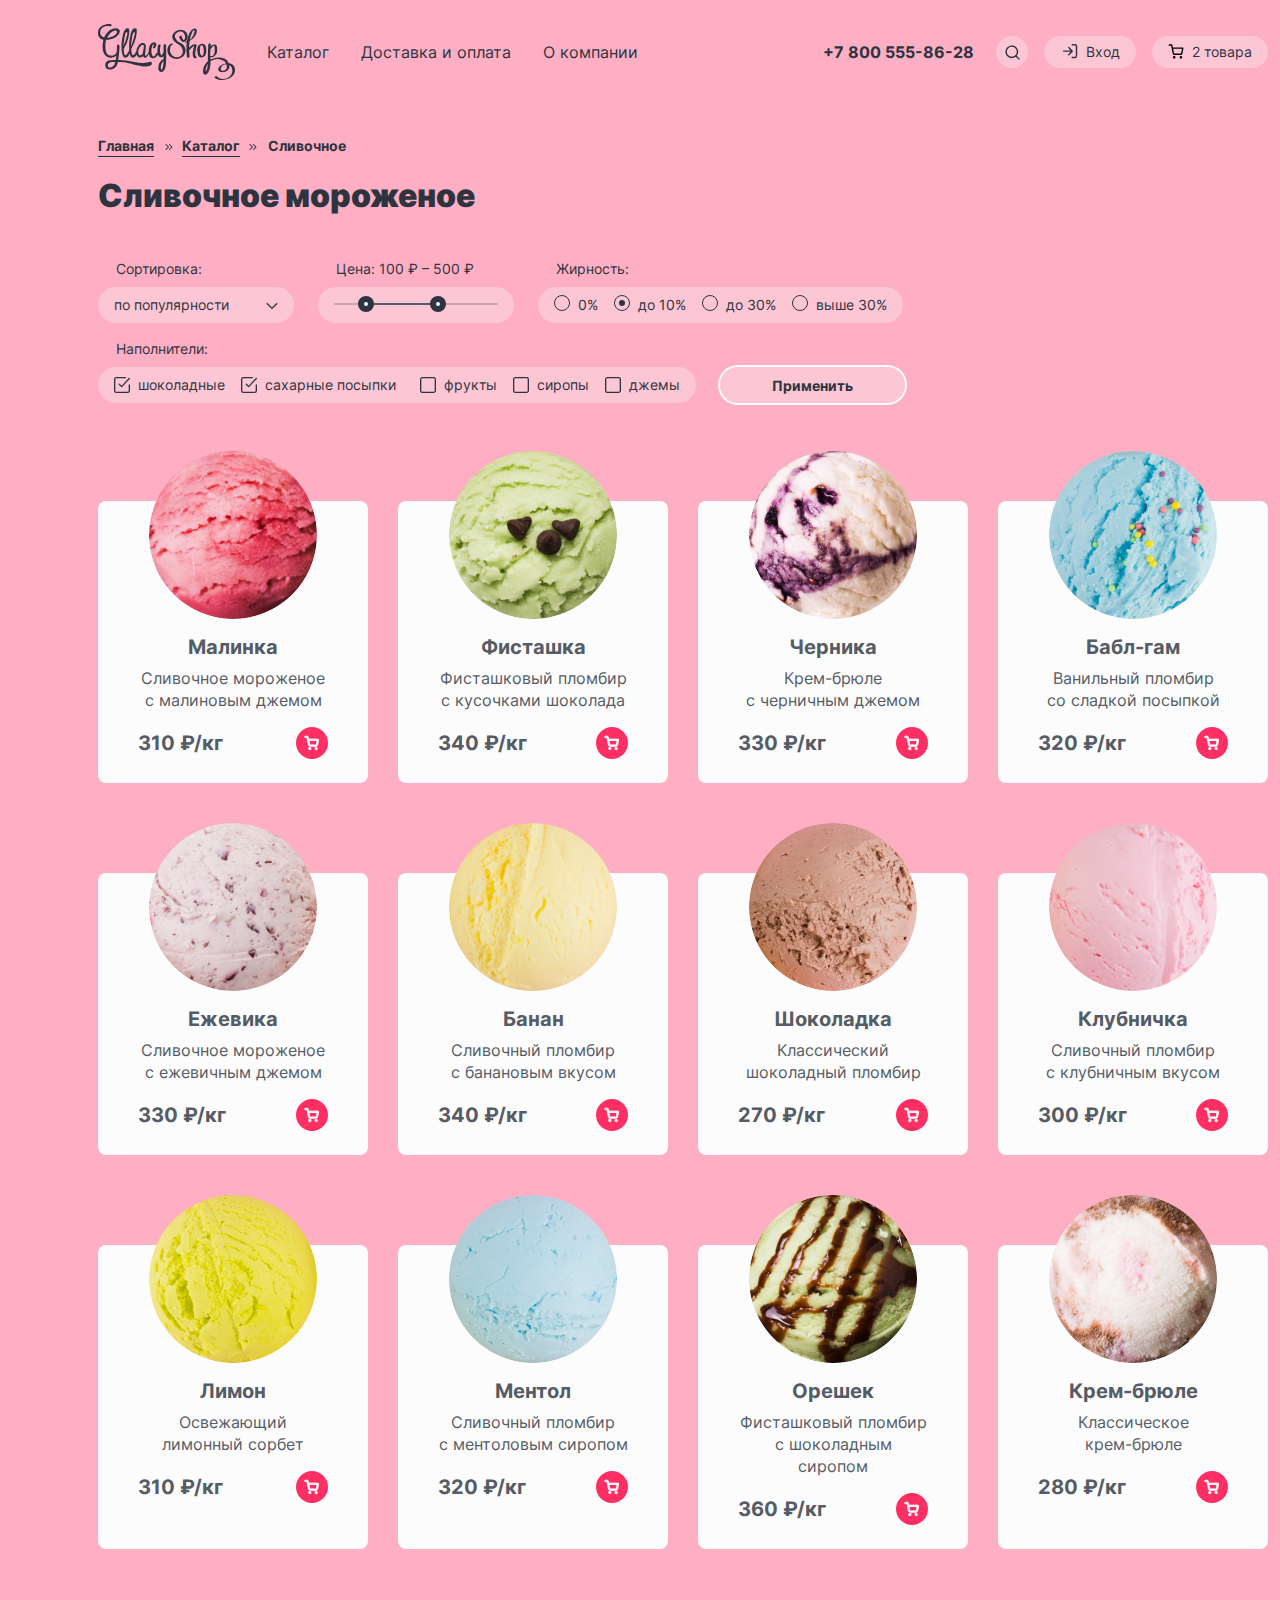
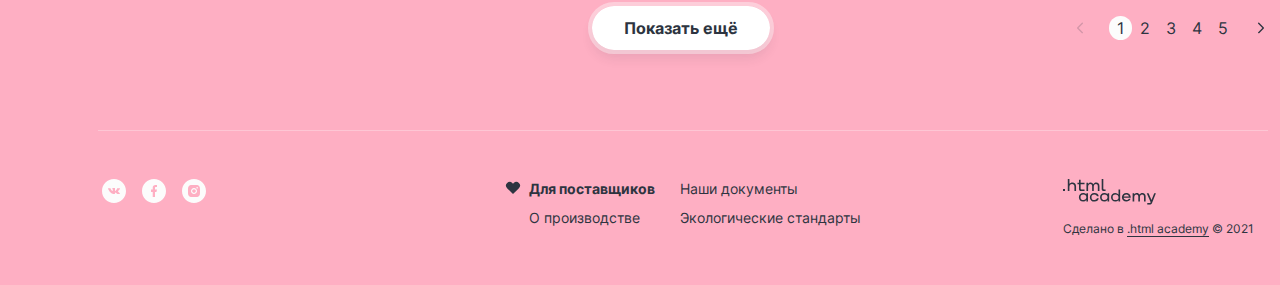
==== commit 759e4ebf: "Добавляет исправления на переполнение" ====
--- a/catalog.html
+++ b/catalog.html
@@ -2,12 +2,14 @@
 <html lang="ru">
   <head>
     <meta charset="utf-8">
+    <link rel="icon" type="image/png" sizes="32x32" href="/images/icons/favicon.png">
     <link rel="stylesheet" href="styles/style.css">
     <link rel="stylesheet" href="fonts/stylesheet.css">
     <title>HTML Academy: Gllacy Shop</title>
   </head>
   <body>
     <div class="page-container">
+      <h1 class="visually-hidden">Каталог магазина Gllacy Shop</h1>
       <header class="main-header">
         <nav class="main-nav">
           <a class="main-nav-logo logo" href="https://htmlacademy.ru">
@@ -16,6 +18,25 @@
           <ul class="main-nav-list">
             <li class="main-nav-item">
               <a class="main-nav-link" href="#">Каталог</a>
+              <div class="popover-catalog">
+                <div class="popover-content">
+                  <h2 class="popover-caption">Новинки</h2>
+                  <ul class="popover-catalog-list">
+                    <li class="popover-catalog-item">
+                      <a class="popover-catalog-link" href="#">Сливочное</a>
+                    </li>
+                    <li class="popover-catalog-item">
+                      <a class="popover-catalog-link" href="#">Щербеты</a>
+                    </li>
+                    <li class="popover-catalog-item">
+                      <a class="popover-catalog-link" href="#">Фруктовый лед</a>
+                    </li>
+                    <li class="popover-catalog-item">
+                      <a class="popover-catalog-link" href="#">Мелорин</a>
+                    </li>
+                  </ul>
+                </div>
+              </div>
             </li>
             <li class="main-nav-item">
               <a class="main-nav-link" href="#">Доставка и оплата</a>
@@ -34,18 +55,142 @@
               <a class="user-nav-link user-nav-search" href="#">
                 <span class="visually-hidden">Поиск.</span>
               </a>
+              <div class="popover-search">
+                <div class="popover-content">
+                  <h2 class="visually-hidden">Поиск.</h2>
+                  <form action="https://echo.htmlacademy.ru" method="post">
+                    <label class="search-label">
+                      <input class="form-search" type="text" placeholder="Поиск по сайту">
+                    </label>
+                    <button type="button" class="search-delete-button">
+                      <svg width="16" height="16" fill="none" xmlns="http://www.w3.org/2000/svg"><path fill-rule="evenodd" clip-rule="evenodd" d="M12.8 4.14a.67.67 0 1 0-.94-.94L8 7.06 4.14 3.2a.67.67 0 1 0-.94.94L7.06 8 3.2 11.86a.67.67 0 1 0 .94.94L8 8.94l3.86 3.86a.67.67 0 1 0 .94-.94L8.94 8l3.86-3.86Z" fill="#2D3440"/></svg>
+                      <span class="visually-hidden">Очистить.</span>
+                    </button>
+                  </form>
+                </div>
+              </div>
             </li>
             <li class="user-nav-item">
               <a class="user-nav-link user-nav-login" href="#">
                 <span class="visually-hidden">Личный кабинет.</span>
                 Вход
               </a>
-            </li>
-            <li class="user-nav-item">
+              <div class="popover-login">
+                <div class="popover-content">
+                  <h2 class="popover-title">Личный кабинет</h2>
+                  <form action="https://echo.htmlacademy.ru" method="post">
+                    <label class="login-label">
+                      <input class="form-login" type="email" placeholder="email@example.com" required>
+                    </label>
+                    <label class="login-label">
+                      <input class="form-login" type="password" value="Плейсх" required>
+                    </label>
+                    <div class="login-wrapper">
+                      <button class="button-login button-bright"  type="submit">
+                        Войти
+                      </button>
+                      <ul class="login-list">
+                        <li class="popover-catalog-item">
+                          <a class="login-password" href="#">Забыли пароль?</a>
+                        </li>
+                        <li class="popover-catalog-item">
+                          <a class="login-registration" href="#">Регистрация</a>
+                        </li>
+                      </ul>
+                    </div>
+                  </form>
+                </div>
+              </div>
+            </li>
+            <li class="user-nav-item user-nav-basket-two">
               <a class="user-nav-link user-nav-basket" href="#">
                 <span class="visually-hidden">Корзина.</span>
                 2 товара
               </a>
+              <div class="popover-basket">
+                <div class="popover-content">
+                  <h2 class="popover-title">Корзина</h2>
+                  <ul class="basket-items-list">
+                    <li class="basket-item">
+                      <a class="basket-link" href="#">
+                        <img class="basket-img" src="/images/catalog/rasberry-ball.png" width="46" height="46" alt="Шарик малинового мороженого.">
+                        <div class="basket-item-wrapper">
+                          <p class="basket-item-title">Малинка</p>
+                          <p class="basket-item-price">1 кг х 310 ₽</p>
+                        </div>
+                        <p class="basket-item-amount">310 ₽</p>
+                      </a>
+                      <button type="button" class="basket-delete-button">
+                        <svg width="16" height="16" fill="none" xmlns="http://www.w3.org/2000/svg"><path fill-rule="evenodd" clip-rule="evenodd" d="M12.8 4.14a.67.67 0 1 0-.94-.94L8 7.06 4.14 3.2a.67.67 0 1 0-.94.94L7.06 8 3.2 11.86a.67.67 0 1 0 .94.94L8 8.94l3.86 3.86a.67.67 0 1 0 .94-.94L8.94 8l3.86-3.86Z" fill="#2D3440"/></svg>
+                        <span class="visually-hidden">Удалить из корзины.</span>
+                      </button>
+                    </li>
+                    <li class="basket-item">
+                      <a class="basket-link" href="#">
+                        <img class="basket-img" src="/images/catalog/bubble-ball.png" width="46" height="46" alt="Шарик ванильного мороженого голубого цвета.">
+                        <div class="basket-item-wrapper">
+                          <p class="basket-item-title">Бабл-гам</p>
+                          <p class="basket-item-price">1,5 кг х 320 ₽</p>
+                        </div>
+                        <p class="basket-item-amount">320 ₽</p>
+                      </a>
+                      <button type="button" class="basket-delete-button">
+                        <svg width="16" height="16" fill="none" xmlns="http://www.w3.org/2000/svg"><path fill-rule="evenodd" clip-rule="evenodd" d="M12.8 4.14a.67.67 0 1 0-.94-.94L8 7.06 4.14 3.2a.67.67 0 1 0-.94.94L7.06 8 3.2 11.86a.67.67 0 1 0 .94.94L8 8.94l3.86 3.86a.67.67 0 1 0 .94-.94L8.94 8l3.86-3.86Z" fill="#2D3440"/></svg>
+                        <span class="visually-hidden">Удалить из корзины.</span>
+                      </button>
+                    </li>
+                  </ul>
+                  <div class="basket-footer">
+                    <a class="basket-footer-button button-bright">Оформить заказ</a>
+                    <p class="basket-footer-total">Итого: 790 ₽</p>
+                  </div>
+                </div>
+              </div>
+            </li>
+            <li class="user-nav-item user-nav-basket-hundred">
+              <a class="user-nav-link user-nav-basket" href="#">
+                <span class="visually-hidden">Корзина.</span>
+                100 товаров
+              </a>
+              <div class="popover-basket">
+                <div class="popover-content">
+                  <h2 class="popver-basket-title">Корзина</h2>
+                  <ul class="basket-items-list">
+                    <li class="basket-item">
+                      <a class="basket-link" href="#">
+                        <img class="basket-img" src="/images/catalog/rasberry-ball.png" width="46" height="46" alt="Шарик малинового мороженого.">
+                        <div class="basket-item-wrapper">
+                          <p class="basket-item-title">Малинка</p>
+                          <p class="basket-item-price">1 кг х 310 ₽</p>
+                        </div>
+                        <p class="basket-item-amount">310 ₽</p>
+                      </a>
+                      <button type="button" class="basket-delete-button">
+                        <svg width="16" height="16" fill="none" xmlns="http://www.w3.org/2000/svg"><path fill-rule="evenodd" clip-rule="evenodd" d="M12.8 4.14a.67.67 0 1 0-.94-.94L8 7.06 4.14 3.2a.67.67 0 1 0-.94.94L7.06 8 3.2 11.86a.67.67 0 1 0 .94.94L8 8.94l3.86 3.86a.67.67 0 1 0 .94-.94L8.94 8l3.86-3.86Z" fill="#2D3440"/></svg>
+                        <span class="visually-hidden">Удалить из корзины.</span>
+                      </button>
+                    </li>
+                    <li class="basket-item">
+                      <a class="basket-link" href="#">
+                        <img class="basket-img" src="/images/catalog/bubble-ball.png" width="46" height="46" alt="Шарик ванильного мороженого голубого цвета.">
+                        <div class="basket-item-wrapper">
+                          <p class="basket-item-title">Бабл-гам</p>
+                          <p class="basket-item-price">1,5 кг х 320 ₽</p>
+                        </div>
+                        <p class="basket-item-amount">320 ₽</p>
+                      </a>
+                      <button type="button" class="basket-delete-button">
+                        <svg width="16" height="16" fill="none" xmlns="http://www.w3.org/2000/svg"><path fill-rule="evenodd" clip-rule="evenodd" d="M12.8 4.14a.67.67 0 1 0-.94-.94L8 7.06 4.14 3.2a.67.67 0 1 0-.94.94L7.06 8 3.2 11.86a.67.67 0 1 0 .94.94L8 8.94l3.86 3.86a.67.67 0 1 0 .94-.94L8.94 8l3.86-3.86Z" fill="#2D3440"/></svg>
+                        <span class="visually-hidden">Удалить из корзины.</span>
+                      </button>
+                    </li>
+                  </ul>
+                  <div class="basket-footer">
+                    <a class="basket-footer-button button-bright">Оформить заказ</a>
+                    <p class="basket-footer-total">Итого: 790 ₽</p>
+                  </div>
+                </div>
+              </div>
             </li>
           </ul>
         </nav>
@@ -53,7 +198,6 @@
 
       <!--Главная страница каталога-->
       <main class="catalog-page main-container">
-        <h1 class="visually-hidden">Каталог магазина Gllacy Shop</h1>
         <!--Блок каталога с фильтром-->
 
         <section class="filter">
@@ -80,22 +224,23 @@
             <fieldset class="filter select-sorting-group">
               <legend class="filter-title">Сортировка:</legend>
               <select class="select-sorting" aria-label="Сортировка">
-                <option value="popular" selected>по популярности</option>
-                <option value="cheap">сначала дешёвые</option>
-                <option value="expensive">сначала дорогие</option>
+                <option value="select-value" selected>по популярности</option>
+                <option value="select-value">сначала дешёвые</option>
+                <option value="select-value">сначала дорогие</option>
               </select>
             </fieldset>
 
+
             <fieldset class="filter sorting-price-group">
-              <div class="range-wrapper-inputs">
-                <legend class="filter-title">Цена:</legend>
+              <legend class="filter-title">Цена: 100 ₽ – 500 ₽</legend>
+                <div class="range-wrapper-inputs">
                   <label class="price-label">
-                    <input class="price-field" type="number" value="100">₽
+                    <input class="price-field" type="hidden" value="100">
                   </label>
                   <label class="price-label">
-                    <input class="price-field" type="number" value="500">₽
+                  <input class="price-field" type="hidden" value="500">
                   </label>
-              </div>
+                </div>
 
               <div class="range">
                 <div class="range-scale">
@@ -176,7 +321,7 @@
                   </li>
                 </ul>
             </fieldset>
-            <button class="sorting-button button-bright" type="submit">Применить</button>
+            <button class="sorting-button" type="submit">Применить</button>
           </form>
         </section>
         <!--Каталог товаров-->
@@ -212,7 +357,7 @@
             <li class="catalog-item">
               <img class="catalog-item-img" src="../images/catalog/blueberry-ball.png" width="168" height="168" alt="Шарик черничного мороженого.">
               <h3 class="catalog-item-caption">Черника</h3>
-              <p class="catalog-item-text">Крем-брюле с&nbspчерничным джемом</p>
+              <p class="catalog-item-text">Крем-брюле с&nbsp;черничным джемом</p>
               <div class="catalog-wrapper">
                 <span class="catalog-item-price">330 ₽/кг</span>
                 <button class="button-basket" type="button">
@@ -223,9 +368,9 @@
             </li>
 
             <li class="catalog-item">
-              <img class="catalog-item-img" src="../images/catalog/bubble-ball.png" width="168" height="168" alt="Шарик ванильного мороженого голубого цвета.">
+              <img class="catalog-item-img" src="../images/catalog/bubble-ball.png" width="168" height="168" alt="Шарик ванильного мороженого с посыпкой.">
               <h3 class="catalog-item-caption">Бабл-гам</h3>
-              <p class="catalog-item-text">Ванильный пломбир со&nbspсладкой посыпкой</p>
+              <p class="catalog-item-text">Ванильный пломбир со&nbsp;сладкой посыпкой</p>
               <div class="catalog-wrapper">
                 <span class="catalog-item-price">320 ₽/кг</span>
                 <button class="button-basket" type="button">
@@ -245,12 +390,13 @@
                 <span class="visually-hidden">Купить.</span>
                 <svg class="button-basket-icon" width="16" height="16" fill="none" xmlns="http://www.w3.org/2000/svg"><path fill-rule="evenodd" clip-rule="evenodd" d="M1.17 1.25a.67.67 0 0 0 0 1.33h1.77l.47 2.34v.05l.97 4.84a1.83 1.83 0 0 0 1.82 1.46h5.62a1.83 1.83 0 0 0 1.82-1.46V9.8l.93-4.86a.67.67 0 0 0-.66-.8h-9.3L4.14 1.8a.67.67 0 0 0-.66-.54H1.17Zm4.52 8.3-.81-4.07h8.23l-.78 4.07a.5.5 0 0 1-.49.4H6.18a.5.5 0 0 1-.49-.4ZM4.56 13.5a1.25 1.25 0 1 1 2.49 0 1.25 1.25 0 0 1-2.5 0Zm6.37 0a1.25 1.25 0 1 1 2.5 0 1.25 1.25 0 0 1-2.5 0Z" fill="#2D3440"/></svg>
               </button>
-            </li>
-
-            <li class="catalog-item">
-              <img class="catalog-item-img" src="../images/catalog/banana-ball.png" width="168" height="168" alt="Шарик ванильного мороженого голубого цвета.">
+              </div>
+            </li>
+
+            <li class="catalog-item">
+              <img class="catalog-item-img" src="../images/catalog/banana-ball.png" width="168" height="168" alt="Шарик бананового мороженого.">
               <h3 class="catalog-item-caption">Банан</h3>
-              <p class="catalog-item-text">Сливочный пломбир с банановым вкусом</p>
+              <p class="catalog-item-text">Сливочный пломбир с&nbsp;банановым вкусом</p>
               <div class="catalog-wrapper">
                 <span class="catalog-item-price">340 ₽/кг</span>
                 <button class="button-basket" type="button">
@@ -261,7 +407,7 @@
             </li>
 
             <li class="catalog-item">
-              <img class="catalog-item-img" src="../images/catalog/chokolate-ball.png" width="168" height="168" alt="Шарик ванильного мороженого голубого цвета.">
+              <img class="catalog-item-img" src="../images/catalog/chokolate-ball.png" width="168" height="168" alt="Шарик шоколадного мороженого.">
               <h3 class="catalog-item-caption">Шоколадка</h3>
               <p class="catalog-item-text">Классический шоколадный пломбир</p>
               <div class="catalog-wrapper">
@@ -274,9 +420,9 @@
             </li>
 
             <li class="catalog-item">
-              <img class="catalog-item-img" src="../images/catalog/strawberry-ball.png" width="168" height="168" alt="Шарик ванильного мороженого голубого цвета.">
+              <img class="catalog-item-img" src="../images/catalog/strawberry-ball.png" width="168" height="168" alt="Шарик клубничного мороженого.">
               <h3 class="catalog-item-caption">Клубничка</h3>
-              <p class="catalog-item-text">Сливочный пломбир с клубничным вкусом</p>
+              <p class="catalog-item-text">Сливочный пломбир с&nbsp;клубничным вкусом</p>
               <div class="catalog-wrapper">
                 <span class="catalog-item-price">300 ₽/кг</span>
                 <button class="button-basket" type="button">
@@ -287,7 +433,7 @@
             </li>
 
             <li class="catalog-item">
-              <img class="catalog-item-img" src="../images/catalog/lemon-ball.png" width="168" height="168" alt="Шарик ванильного мороженого голубого цвета.">
+              <img class="catalog-item-img" src="../images/catalog/lemon-ball.png" width="168" height="168" alt="Шарик лимонного мороженого.">
               <h3 class="catalog-item-caption">Лимон</h3>
               <p class="catalog-item-text">Освежающий лимонный сорбет</p>
               <div class="catalog-wrapper">
@@ -300,9 +446,9 @@
             </li>
 
             <li class="catalog-item">
-              <img class="catalog-item-img" src="../images/catalog/menthol-ball.png" width="168" height="168" alt="Шарик ванильного мороженого голубого цвета.">
+              <img class="catalog-item-img" src="../images/catalog/menthol-ball.png" width="168" height="168" alt="Шарик ментолового мороженого голубого цвета.">
               <h3 class="catalog-item-caption">Ментол</h3>
-              <p class="catalog-item-text">Сливочный пломбир с ментоловым сиропом</p>
+              <p class="catalog-item-text">Сливочный пломбир с&nbsp;ментоловым сиропом</p>
               <div class="catalog-wrapper">
                 <span class="catalog-item-price">320 ₽/кг</span>
                 <button class="button-basket" type="button">
@@ -313,7 +459,7 @@
             </li>
 
             <li class="catalog-item">
-              <img class="catalog-item-img" src="../images/catalog/nut-ball.png" width="168" height="168" alt="Шарик ванильного мороженого голубого цвета.">
+              <img class="catalog-item-img" src="../images/catalog/nut-ball.png" width="168" height="168" alt="Шарик фисташкового мороженого с шоколадным сиропом.">
               <h3 class="catalog-item-caption">Орешек</h3>
               <p class="catalog-item-text">Фисташковый пломбир с шоколадным сиропом</p>
               <div class="catalog-wrapper">
@@ -326,9 +472,9 @@
             </li>
 
             <li class="catalog-item">
-              <img class="catalog-item-img" src="../images/catalog/creme-brulle-ball.png" width="168" height="168" alt="Шарик ванильного мороженого голубого цвета.">
+              <img class="catalog-item-img" src="../images/catalog/creme-brulle-ball.png" width="168" height="168" alt="Шарик классического мороженого крем-брюле.">
               <h3 class="catalog-item-caption">Крем-брюле</h3>
-              <p class="catalog-item-text">Классическое крем-брюле</p>
+              <p class="catalog-item-text">Классическое<br> крем-брюле</p>
               <div class="catalog-wrapper">
                 <span class="catalog-item-price">280 ₽/кг</span>
                 <button class="button-basket" type="button">
@@ -344,7 +490,7 @@
           <button class="pagination-show-more button-white" type="button">Показать ещё</button>
           <ul class="catalog-pagination-list">
             <li class="catalog-pagination-item">
-              <a class="catalog-pagination-link pagination-prev pagination-disabled">
+              <a class="catalog-pagination-link pagination-prev pagination-link-disabled">
                 <svg class="catalog-pagination-icon" fill="none" xmlns="http://www.w3.org/2000/svg" viewBox="0 0 16 16"><path fill-rule="evenodd" clip-rule="evenodd" d="M9.8 3.8a.66.66 0 1 0-.94-.94L4.2 7.53a.67.67 0 0 0 0 .94l4.67 4.67a.66.66 0 1 0 .94-.94L5.6 8l4.2-4.2Z" fill="#2D3440"/></svg>
                 <span class="visually-hidden">Предыдущая страница</span>
               </a>
--- a/styles/style.css
+++ b/styles/style.css
@@ -102,6 +102,8 @@
   --color-background-color: rgba(252, 252, 252, 0.3);
   --color-background-color-opacity: rgba(252, 252, 252, 0.5);
   --color-shadow: rgba(45, 52, 64, 0.1);
+  --color-placeholder-disabled: rgba(45, 52, 64, 0.65);
+  --color-range-scale: rgba(86, 92, 102, 0.3);
 }
 
 html {
@@ -143,8 +145,6 @@
   flex-grow: 1;
 }
 
-/* Шапка */
-
 .main-header {
   margin: 0 auto;
   padding: 24px 0;
@@ -177,9 +177,10 @@
 }
 
 .main-nav-link {
+  position: relative;
   box-sizing: border-box;
   display: inline-block;
-  margin: 0;
+  margin: 10px 0;
   padding: 6px 16px;
   font-size: 16px;
   font-weight: 400;
@@ -209,10 +210,75 @@
   border-radius: 26px;
 }
 
+.popover-catalog {
+  display: none;
+}
+
+.popover-catalog {
+  position: absolute;
+  top: 78px;
+  left: 290px;
+  z-index: 1;
+  box-sizing: border-box;
+  width: 138px;
+  min-height: 192px;
+  padding: 16px 0;
+  font-family: "Inter", sans-serif;
+  background-color: var(--color-extra-light);
+  border-radius: 4px;
+}
+
+.popover-caption {
+  font-family: inherit;
+  font-size: 14px;
+  font-weight: 700;
+  line-height: 20px;
+  margin: 0;
+  margin-bottom: 12px;
+  padding: 0;
+  padding-bottom: 12px;
+  padding-left: 16px;
+  border-bottom: 1px solid var(--color-neutral);
+}
+
+.popover-catalog-list {
+  list-style-type: none;
+  margin: 0;
+  padding: 0;
+}
+
+.popover-catalog-item {
+  margin-bottom: 4px;
+}
+
+.popover-catalog-link {
+  display: inline-block;
+  margin-bottom: 4px;
+  padding: 8px 16px;
+  font-family: inherit;
+  font-size: 14px;
+  font-weight: 400;
+  line-height: 20px;
+  text-decoration: none;
+  color: var(--color-extra-dark);
+  width: 106px;
+}
+
+.popover-catalog-link:hover {
+  background-color: var(--color-extra-light-bright);
+}
+
+.popover-catalog-link:focus {
+  background-color: var(--color-bright);
+}
+
+.popover-catalog-link:active {
+  background-color: var(--color-neutral-bright);
+}
+
 .user-nav-list {
   display: flex;
   flex-wrap: wrap;
-  justify-content: flex-end;
   align-items: center;
   justify-content: flex-start;
   min-width: 425px;
@@ -245,7 +311,7 @@
 .user-nav-link {
   box-sizing: border-box;
   display: block;
-  margin: 0 8px;
+  margin: 10px 8px;
   font-size: 14px;
   font-weight: 400;
   line-height: 20px;
@@ -298,6 +364,86 @@
   background-size: contain;
 }
 
+.user-nav-item {
+  position: relative;
+}
+
+.popover-search {
+  display: none;
+}
+
+.popover-search {
+  position: absolute;
+  top: 46px;
+  right: 8px;
+  z-index: 1;
+  box-sizing: border-box;
+  width: 356px;
+  padding: 24px 16px;
+  font-family: "Inter", sans-serif;
+  background-color: var(--color-extra-light);
+  min-height: 96px;
+  border-radius: 4px;
+}
+
+.form-search {
+  padding: 14px 16px;
+  color: var(--color-extra-dark);
+  box-sizing: border-box;
+  border: none;
+  box-shadow: 0 0 0 1px var(--color-neutral);
+  border-radius: 4px;
+  min-width: 324px;
+  font-family: inherit;
+}
+
+.form-search::placeholder {
+  color: var(--color-neutral);
+}
+
+.form-search:hover {
+  box-sizing: border-box;
+  box-shadow: 0 0 0 1px var(--color-neutral);
+  border-radius: 4px;
+  cursor: pointer;
+  border: none;
+}
+
+.form-search:focus {
+  box-sizing: border-box;
+  outline: 1px solid var(--color-neutral);
+  border-radius: 4px;
+  cursor: text;
+  border: none;
+}
+
+.form-search:active {
+  box-sizing: border-box;
+  box-shadow: 0 0 0 1px var(--color-neutral);
+  border-radius: 4px;
+  cursor: text;
+  border: none;
+}
+
+.search-delete-button {
+  position: absolute;
+  top: 35px;
+  right: 40px;
+  width: 10px;
+  height: 10px;
+  border: none;
+  background-color: transparent;
+  opacity: 0;
+}
+
+.search-delete-button:hover {
+  opacity: 1;
+}
+
+.search-delete-button:active {
+  opacity: 0.4;
+}
+
 .user-nav-login {
   display: inline-block;
   padding: 6px 16px;
@@ -306,12 +452,134 @@
   background-color: var(--color-background-color);
 }
 
-.user-nav-login::before{
+.user-nav-login::before {
   padding-right: 8px;
   background-image: url("../images/icons/log-in.svg");
   background-position: center;
   background-repeat: no-repeat;
   background-size: contain;
+}
+
+.popover-login {
+  display: none;
+}
+
+.popover-login {
+  position: absolute;
+  top: 46px;
+  right: 8px;
+  z-index: 1;
+  box-sizing: border-box;
+  width: 420px;
+  min-height: 350px;
+  padding: 48px;
+  background-color: var(--color-extra-light);
+  border-radius: 4px;
+}
+
+.form-login {
+  padding: 14px 16px;
+  margin-bottom: 16px;
+  color: var(--color-extra-dark);
+  box-sizing: border-box;
+  border: none;
+  box-shadow: 0 0 0 1px var(--color-neutral);
+  border-radius: 4px;
+  min-width: 324px;
+  font-family: inherit;
+}
+
+.form-login::placeholder {
+  color: var(--color-extra-dark);
+}
+
+.form-login:hover {
+  box-sizing: border-box;
+  box-shadow: 0 0 0 1px var(--color-neutral);
+  border-radius: 4px;
+  cursor: pointer;
+  border: none;
+}
+
+.form-login:focus {
+  box-sizing: border-box;
+  outline: 1px solid var(--color-neutral);
+  border-radius: 4px;
+  cursor: text;
+  border: none;
+}
+
+.form-login:active {
+  box-sizing: border-box;
+  box-shadow: 0 0 0 1px var(--color-neutral);
+  border-radius: 4px;
+  cursor: text;
+  border: none;
+}
+
+.login-wrapper {
+  margin-top: 16px;
+  margin-bottom: 4px;
+  display: flex;
+  flex-wrap: wrap;
+}
+
+.button-bright {
+  word-wrap: break-word;
+  display: inline-block;
+  box-sizing: border-box;
+  color: var(--color-extra-light);
+  background-color: var(--color-extra-bright);
+  border: none;
+  box-shadow: 0 0 0 4px var(--color-border), 0 0 0 4px var(--color-shadow);
+  border-radius: 26px;
+  cursor: pointer;
+  margin: 0;
+  padding: 12px 32px;
+  text-decoration: none;
+  font-family: "Inter", sans-serif;
+  font-size: 16px;
+  font-weight: 700;
+  line-height: 20px;
+  text-align: center;
+}
+
+.button-login {
+  margin-right: 23px;
+}
+
+.login-list {
+  list-style: none;
+  margin: 0;
+  padding: 0;
+  display: flex;
+  flex-wrap: wrap;
+  max-width: 130px;
+}
+
+.login-password,
+.login-registration {
+  font-family: inherit;
+  font-size: 14px;
+  font-weight: 400;
+  line-height: 20px;
+  color: var(--color-extra-dark);
+  text-decoration: none;
+  border-bottom: 1px solid var(--color-extra-dark);
+  display: block;
+  margin-right: 10px;
+}
+
+.login-password:hover,
+.login-registration:hover {
+  box-sizing: border-box;
+  opacity: 0.3;
+}
+
+.login-password:focus,
+.login-registration:focus {
+  box-sizing: border-box;
+  opacity: 1;
 }
 
 .user-nav-basket {
@@ -323,7 +591,7 @@
   background-color: var(--color-background-color);
 }
 
-.user-nav-basket::before{
+.user-nav-basket::before {
   padding-right: 8px;
   background-image: url("../images/icons/bascet.svg");
   background-position: center;
@@ -331,7 +599,152 @@
   background-size: contain;
 }
 
-/* Промо */
+.user-nav-basket-hundred {
+  display: none;
+}
+
+.popover-basket-zero {
+  display: none;
+}
+
+.popover-basket-zero {
+  position: absolute;
+  top: 46px;
+  right: 8px;
+  z-index: 1;
+  box-sizing: border-box;
+  width: 356px;
+  padding: 48px;
+  background-color: var(--color-extra-light);
+  min-height: 156px;
+  border-radius: 4px;
+}
+
+.basket-zero {
+  padding: 0;
+  margin: 0;
+  font-family: "Inter", sans-serif;
+  font-size: 24px;
+  font-weight: 700;
+  line-height: 30px;
+  color: var(--color-extra-dark);
+  text-align: center;
+}
+
+.popover-basket {
+  display: none;
+}
+
+.popover-basket {
+  position: absolute;
+  top: 46px;
+  right: 0;
+  z-index: 1;
+  box-sizing: border-box;
+  width: 441px;
+  min-height: 382px;
+  padding: 48px;
+  background-color: var(--color-extra-light);
+  border-radius: 4px;
+}
+
+.popover-title {
+  padding: 0;
+  margin: 0;
+  margin-bottom: 32px;
+  font-size: 24px;
+  font-weight: 700;
+  line-height: 30px;
+}
+
+.basket-items-list {
+  padding: 0;
+  margin: 0;
+  list-style-type: none;
+  font-family: "Inter", sans-serif;
+}
+
+.basket-item {
+  position: relative;
+  display: flex;
+  margin-bottom: 24px;
+}
+
+.basket-link {
+  display: flex;
+  flex-wrap: wrap;
+  color: var(--color-extra-dark);
+  text-decoration: none;
+  font-family: inherit;
+}
+
+.basket-img {
+  margin-right: 16px;
+}
+
+.basket-item-wrapper {
+  width: 150px;
+  margin-right: 14px;
+}
+
+.basket-item-title {
+  padding: 0;
+  margin: 0;
+  margin-bottom: 4px;
+  font-size: 18px;
+  font-weight: 700;
+  line-height: 22px;
+}
+
+.basket-item-price {
+  padding: 0;
+  margin: 0;
+  color: var(--color-neutral);
+  font-size: 14px;
+  line-height: 20px;
+}
+
+.basket-item-amount {
+  display: flex;
+  align-items: center;
+  padding: 0;
+  margin: 0;
+  margin-right: 13px;
+  max-width: 90px;
+  font-size: 18px;
+  font-weight: 700;
+  line-height: 22px;
+}
+
+.basket-delete-button {
+  position: absolute;
+  top: 15px;
+  right: 8px;
+  width: 10px;
+  height: 10px;
+  border: none;
+  background-color: transparent;
+}
+
+.basket-footer {
+  display: flex;
+  flex-wrap: wrap;
+  justify-content: space-between;
+  margin-top: 16px;
+  padding-top: 32px;
+  border-top: 1px solid var(--color-light);
+}
+
+.basket-footer-total {
+  align-self: center;
+  padding: 0;
+  margin: 0;
+  font-family: inherit;
+  font-size: 18px;
+  font-weight: 700;
+  line-height: 22px;
+  color: var(--color-extra-dark);
+}
 
 .promo-list {
   display: grid;
@@ -363,7 +776,7 @@
 }
 
 .promo-caption {
-  padding: 132px 0 24px 0;
+  padding: 132px 0 24px;
   margin: 0;
   order: 0;
   max-width: 470px;
@@ -373,7 +786,7 @@
 }
 
 .promo-text {
-  margin: 0 0 44px 0;
+  margin: 0 0 44px;
   order: 1;
   max-width: 470px;
   font-size: 18px;
@@ -388,7 +801,12 @@
   order: 3;
 }
 
+.promo-button {
+  max-width: 139px;
+}
+
 .button-white {
+  word-wrap: break-word;
   display: inline-block;
   border: none;
   box-sizing: border-box;
@@ -419,6 +837,7 @@
 }
 
 .button-white:disabled {
+  color: var(--color-neutral);
   background-color: var(--color-light);
   box-shadow: 0 0 0 4px var(--color-shadow);
   cursor: default;
@@ -458,8 +877,8 @@
   background-color: transparent;
 }
 
-.img-wrapper-active:before {
-  content: "";
+.img-wrapper-active::before {
+  content: " ";
   display: block;
   width: 312px;
   height: 312px;
@@ -559,6 +978,14 @@
   vertical-align: middle;
 }
 
+.pagination-link-icon-active {
+  margin-bottom: 8px;
+}
+
+.pagination-link-icon-active circle {
+  fill: var(--color-extra-light);
+}
+
 .pagination-link {
   border: none;
   display: inline-block;
@@ -596,11 +1023,11 @@
   opacity: 0.3;
 }
 
-/* ССылки на соц.сети */
-
 .socials-list {
   display: flex;
   flex-wrap: wrap;
+  justify-content: flex-start;
+  align-items: flex-start;
   list-style-type: none;
   padding: 0;
   margin: 0;
@@ -627,10 +1054,7 @@
   background-color: var(--color-extra-dark);
   border-radius: 100px;
   outline: 2px solid var(--color-extra-dark);
-
-}
-
-/* Баннеры */
+}
 
 .banner {
   padding-top: 78px;
@@ -640,7 +1064,7 @@
 
 .banner-title {
   text-align: center;
-  margin: 0 364px 54px 364px;
+  margin: 0 364px 54px;
   padding: 0;
   font-family: "Inter", sans-serif;
   font-size: 32px;
@@ -673,6 +1097,7 @@
   margin-bottom: 16px;
   padding: 0;
   padding-top: 40px;
+  max-width: 320px;
   font-family: "Inter", sans-serif;
   font-size: 24px;
   font-weight: 700;
@@ -714,37 +1139,12 @@
 .banner-item-link {
   display: inline-block;
   order: 0;
+  max-width: 320px;
   font-size: 16px;
   font-weight: 700;
   line-height: 20px;
   background-color: var(--color-extra-light);
 }
-
-.button-white {
-  color: var(--color-extra-dark);
-  background-color: var(--color-extra-light);
-  border-radius: 26px;
-  box-shadow: 0 0 0 4px var(--color-shadow);
-}
-
-.button-white:hover {
-  background-color: var(--color-border-light);
-  box-shadow: 0 0 0 4px var(--color-extra-light);
-}
-
-.button-white:focus {
-  background-color: var(--color-extra-light);
-  outline: 2px solid var(--color-extra-dark);
-}
-
-.button-white:disabled {
-  background-color: var(--color-light);
-  box-shadow: 0 0 0 4px var(--color-shadow);
-  cursor: default;
-  font-weight: 400;
-}
-
-/* Популярные товары */
 
 .catalog-list {
   display: grid;
@@ -752,7 +1152,7 @@
   column-gap: 30px;
   row-gap: 40px;
   margin: 0;
-  padding: 0 0 16px 0;
+  padding: 0 0 16px;
   list-style-type: none;
 }
 
@@ -760,7 +1160,7 @@
   position: relative;
   list-style-type: none;
   border-radius: 8px;
-  padding: 0 40px 24px 40px;
+  padding: 0 40px 24px;
   color: var(--color-dark);
   text-align: center;
 }
@@ -779,7 +1179,7 @@
 }
 
 .catalog-title {
-  margin: 0 320px 56px 320px;
+  margin: 0 320px 56px;
   text-align: center;
   font-size: 32px;
   font-weight: 900;
@@ -796,7 +1196,7 @@
 }
 
 .catalog-item-caption {
-  margin: 16px 0 0 0;
+  margin: 16px 0 0;
   padding: 0;
   font-size: 20px;
   font-weight: 700;
@@ -806,7 +1206,7 @@
 .catalog-item-text {
   text-align: center;
   margin: 0;
-  margin: 8px 0 0 0 ;
+  margin: 8px 0 0;
   font-size: 16px;
   font-weight: 400;
   line-height: 22px;
@@ -817,7 +1217,7 @@
   display: flex;
   align-self: stretch;
   align-items: center;
-  margin: 16px 0 0 0;
+  margin: 16px 0 0;
   padding: 0;
 }
 
@@ -869,22 +1269,20 @@
   box-sizing: border-box;
 }
 
-.button-basket:disabled .button-basket-icon path{
+.button-basket:disabled .button-basket-icon path {
   fill: var(--color-extra-dark);
   stroke: var(--color-extra-dark);
 }
-
-
-/* Преимущества */
 
 .advantages {
   margin: 0;
   margin-top: 64px;
   margin-bottom: 80px;
   padding: 24px;
+  border-radius: 16px;
   background-image: url("../images/background/background-advantages.png");
   background-repeat: no-repeat;
-  background-size: 100%;
+  background-size: cover;
   background-position: center;
 }
 
@@ -934,7 +1332,7 @@
 .advantages-text {
   display: block;
   margin: 0;
-  padding: 0 0 40px 0;
+  padding: 0 0 40px;
   max-width: 442px;
   font-size: 16px;
   font-weight: 400;
@@ -949,13 +1347,11 @@
   column-gap: 30px;
 }
 
-/* Блог */
-
 .blog {
   padding: 32px;
   background-image: url("../images/background/background-blog.png");
   background-repeat: no-repeat;
-  background-size: 100%;
+  background-size: cover;
   background-position: center;
   border-radius: 16px;
 }
@@ -986,12 +1382,10 @@
   text-decoration: none;
 }
 
-/* Подписка */
-
 .subscription {
   background-image: url("../images/background/background-subscription.png");
   background-repeat: no-repeat;
-  background-size: 100%;
+  background-size: cover;
   background-position: center;
   border-radius: 16px;
 }
@@ -1000,7 +1394,7 @@
   margin: 6px;
   background-color: var(--color-extra-light);
   border-radius: 16px;
-  padding-bottom: 26px;
+  padding-bottom: 16px;
 }
 
 .subscription-text {
@@ -1016,13 +1410,14 @@
 .subscription-field {
   margin: 0;
   margin-left: 26px;
+  margin-bottom: 10px;
   padding: 14px 16px;
   box-sizing: border-box;
   border: none;
   box-shadow: 0 0 0 1px var(--color-neutral);
   border-radius: 4px;
   background-color: var(--color-white);
-  color: var(--color-neutral);
+  color: var(--color-extra-dark);
   width: 332px;
   font-family: "Inter", sans-serif;
   font-size: 16px;
@@ -1038,29 +1433,52 @@
   color: var(--color-neutral);
 }
 
-.button-bright {
-  display: inline-block;
-  box-sizing: border-box;
-  color: var(--color-extra-light);
-  background-color: var(--color-extra-bright);
-  border: none;
-  box-shadow: 0 0 0 4px var(--color-border), 0 0 0 4px var(--color-shadow);
-  border-radius: 26px;
-  cursor: pointer;
-  margin: 0;
-  padding: 12px 32px;
-  text-decoration: none;
-  font-family: "Inter", sans-serif;
-  font-size: 16px;
-  font-weight: 700;
-  line-height: 20px;
-  text-align: center;
+.subscription-field:hover {
+  box-sizing: border-box;
+  box-shadow: 0 0 0 1px var(--color-extra-dark);
+}
+
+.subscription-field:hover::placeholder,
+.subscription-field:focus::placeholder {
+  color: var(--color-extra-dark);
+}
+
+.subscription-field:focus {
+  box-sizing: border-box;
+  outline: 2px solid var(--color-extra-dark);
+}
+
+/* Класс для ошибки */
+.subscription-field-error {
+  box-sizing: border-box;
+  box-shadow: 0 0 0 1px var(--color-error);
+}
+
+.subscription-field-error:hover {
+  box-sizing: border-box;
+  box-shadow: 0 0 0 2px var(--color-error);
+}
+
+.subscription-field:disabled {
+  box-sizing: border-box;
+  background-color: var(--color-light);
+  box-shadow: 0 0 0 1px var(--color-neutral);
+  cursor: not-allowed;
+}
+
+.subscription-field:disabled::placeholder {
+  color: var(--color-placeholder-disabled);
+}
+
+.subscription-field:disabled:hover::placeholder {
+  color: var(--color-placeholder-disabled);
 }
 
 .button-bright:hover {
   color: var(--color-extra-dark);
   background-color: var(--color-background-color);
   box-shadow: 0 0 0 4px var(--color-extra-bright);
+  cursor: pointer;
 }
 
 .button-bright:focus {
@@ -1069,9 +1487,10 @@
 }
 
 .button-bright:disabled {
+  color: var(--color-dark);
   background-color: var(--color-neutral);
   box-shadow: 0 0 0 4px var(--color-border-disabled);
-  cursor: default;
+  cursor: not-allowed;
   font-weight: 400;
 }
 
@@ -1079,8 +1498,6 @@
   box-sizing: border-box;
   margin: 2px 22px;
 }
-
-/* Доставка */
 
 .delivery {
   display: flex;
@@ -1088,7 +1505,7 @@
   margin-bottom: 80px;
   background-image: url("../images/background/background-delivery.png");
   background-repeat: no-repeat;
-  background-size: 100%;
+  background-size: cover;
 }
 
 .delivery-wrapper {
@@ -1148,15 +1565,18 @@
 }
 
 .delivery-button {
+  word-wrap: break-word;
   grid-column: 1/-1;
   justify-self: center;
-  margin-top: 10px;
+  margin-top: 14px;
   margin-bottom: 2px;
+  max-width: 152px;
 }
 
 .delivery-label-date,
 .delivery-label-phone,
 .delivery-label-adress {
+  position: relative;
   margin-bottom: 8px;
   display: block;
   font-size: 16px;
@@ -1165,26 +1585,23 @@
   color: var(--color-extra-dark);
 }
 
-.delivery-date-field,
-.delivery-phone-field,
-.delivery-adress-field {
-  box-sizing: border-box;
+.delivery-field {
   display: block;
   padding: 14px 16px;
-  border: 1px solid var(--color-neutral);
+  box-sizing: border-box;
+  border: none;
+  box-shadow: 0 0 0 1px var(--color-neutral);
   border-radius: 4px;
   color: var(--color-neutral);
   background-color: var(--color-white);
-  font-family: "Inter",sans-serif;
+  font-family: "Inter", sans-serif;
   font-size: 16px;
   font-weight: 400;
   line-height: 20px;
   font-style: normal;
 }
 
-.delivery-date-field::placeholder,
-.delivery-phone-field::placeholder,
-.delivery-adress-field::placeholder {
+.delivery-field::placeholder {
   color: var(--color-neutral);
 }
 
@@ -1197,9 +1614,109 @@
   width: 287px;
 }
 
+.tooltip-data {
+  margin-top: -25px;
+  margin-left: 44px;
+  position: absolute;
+  width: 14px;
+  height: 14px;
+}
+
+.tooltip-adress {
+  margin-top: -25px;
+  margin-left: 56px;
+  position: absolute;
+  width: 14px;
+  height: 14px;
+}
+
+.tooltip-toggle {
+  border: none;
+  background-color: transparent;
+  padding: 0;
+  margin: 0;
+  display: block;
+}
+
+.tooltip-icon {
+  width: 100%;
+  height: 100%;
+  color: var(--color-extra-dark);
+  display: block;
+}
+
+.tooltip-toggle:hover .tooltip-icon {
+  color: var(--color-neutral);
+}
+
+.tooltip-text {
+  position: absolute;
+  bottom: 100%;
+  background-color: var(--color-extra-dark);
+  color: var(--color-extra-light);
+  font-size: 14px;
+  line-height: 18px;
+  font-weight: normal;
+  text-transform: none;
+  padding: 5px 8px;
+  border-radius: 4px;
+  left: 50%;
+  transform: translateX(-50%);
+  width: 160px;
+  z-index: 1;
+  margin-bottom: 6px;
+  display: none;
+}
+
+.tooltip-toggle:hover + .tooltip-text,
+.tooltip-toggle:focus + .tooltip-text {
+  display: block;
+}
+
 .delivery-adress-field {
   width: 420px;
   padding: 13px 14px;
+}
+
+.delivery-field:hover {
+  box-sizing: border-box;
+  box-shadow: 0 0 0 1px var(--color-extra-dark);
+}
+
+.delivery-field:hover::placeholder,
+.delivery-field:focus::placeholder {
+  color: var(--color-extra-dark);
+}
+
+.delivery-field:focus {
+  box-sizing: border-box;
+  outline: 2px solid var(--color-extra-dark);
+}
+
+/* Класс для ошибки */
+.delivery-field-error {
+  box-sizing: border-box;
+  box-shadow: 0 0 0 1px var(--color-error);
+}
+
+.delivery-field-error:hover {
+  box-sizing: border-box;
+  box-shadow: 0 0 0 2px var(--color-error);
+}
+
+.delivery-field:disabled {
+  box-sizing: border-box;
+  background-color: var(--color-light);
+  box-shadow: 0 0 0 1px var(--color-neutral);
+  cursor: not-allowed;
+}
+
+.delivery-field:disabled::placeholder {
+  color: var(--color-placeholder-disabled);
+}
+
+.delivery-field:disabled:hover::placeholder {
+  color: var(--color-placeholder-disabled);
 }
 
 /* Контакты */
@@ -1209,17 +1726,16 @@
   padding-right: 763px;
   background-image: url("../images/background/background-feedback.png");
   background-repeat: no-repeat;
-  background-size: 100%;
+  background-size: cover;
   background-position: center;
   border-radius: 16px;
 }
 
 .feedback-contacts {
   margin: 0;
-  padding: 0;
+  padding: 40px;
   background-color: var(--color-extra-light);
   border-radius: 8px;
-  padding: 40px;
   font-style: normal;
 }
 
@@ -1282,14 +1798,13 @@
   text-decoration: none;
 }
 
-/* Футер */
-
 .page-footer {
   margin: 0 98px;
 }
 
 .page-footer-container {
   display: flex;
+  justify-content: space-between;
   width: 1170px;
   margin: 0 auto;
   padding: 48px 0;
@@ -1297,10 +1812,9 @@
 
 .footer-socials-list {
   margin: 0;
-  margin-right: 180px;
   padding: 0;
   padding-left: 4px;
-  padding-right: 99px;
+  min-width: 200px;
 }
 
 .footer-socials-link {
@@ -1310,17 +1824,21 @@
 }
 
 .footer-menu-list {
-  display: flex;
-  flex-wrap: wrap;
-  justify-content: start;
-  padding: 0 12px;
-  margin: 0;
-  max-width: 400px;
+  display: grid;
+  grid-template-columns: auto, auto;
+  padding: 0;
+  margin: 0 50px;
   list-style: none;
 }
 
-.footer-menu-item {
-  min-width: 154px;
+.footer-menu-item:nth-child(odd) {
+  grid-column: 1/2;
+  padding-left: 25px;
+}
+
+.footer-menu-item:nth-child(even) {
+  grid-column: 2/3;
+  padding-left: 25px;
 }
 
 .footer-menu-strong {
@@ -1345,7 +1863,6 @@
 }
 
 .footer-menu-link {
-  padding: 0 14px;
   display: block;
   font-size: 14px;
   font-weight: 400;
@@ -1355,12 +1872,15 @@
 }
 
 .footer-copyright-list {
-  padding: 0;
-  margin: 0;
+  display: flex;
+  flex-direction: column;
+  flex-wrap: wrap;
+  justify-content: center;
+  padding: 0;
+  margin: 0;
+  max-width: 200px;
   margin-right: 14px;
-  margin-left: auto;
   list-style: none;
-
 }
 
 .footer-copyright-text {
@@ -1371,10 +1891,139 @@
   color: var(--color-extra-dark);
 }
 
-.footer-copyright-link {
-  color: var(--color-extra-dark);
-}
-
+.footer-copyright-text .footer-copyright-link {
+  color: var(--color-extra-dark);
+  text-decoration: none;
+  border-bottom: 1px solid var(--color-extra-dark);
+}
+
+.modal-container {
+  position: fixed;
+  top: 0;
+  left: 0;
+  display: flex;
+  width: 100%;
+  height: 100%;
+  background-color: var(--color-background-color);
+}
+
+.modal-container-close {
+  display: none;
+}
+
+.modal {
+  width: 442px;
+  position: relative;
+  margin: auto;
+  padding: 64px;
+  background-color: var(--color-extra-light);
+  border-radius: 8px;
+}
+
+.modal-close-button {
+  position: absolute;
+  top: 32px;
+  right: 32px;
+  width: 20px;
+  height: 20px;
+  background-color: var(--color-white);
+  border: none;
+  background-image: url("../images/icons/cross.svg");
+  background-repeat: no-repeat;
+  background-position: center;
+}
+
+.modal-caption {
+  margin: 0;
+  margin-bottom: 32px;
+  padding: 0;
+  font-family: "Inter", sans-serif;
+  font-size: 24px;
+  font-weight: 700;
+  line-height: 30px;
+  color: var(--color-extra-dark);
+}
+
+.modal-form .field-group {
+  margin: 0;
+  padding-bottom: 16px;
+}
+
+.modal-form-field {
+  box-sizing: border-box;
+  padding: 14px 16px;
+  border: none;
+  box-shadow: 0 0 0 1px var(--color-neutral);
+  border-radius: 4px;
+  color: var(--color-extra-dark);
+  background-color: var(--color-white);
+  min-width: 410px;
+  font-family: inherit;
+  font-size: 16px;
+  font-weight: 400;
+}
+
+.modal-form-field::placeholder {
+  font-family: "Inter", sans-serif;
+  font-size: 16px;
+  font-weight: 400;
+  line-height: 20px;
+  color: var(--color-neutral);
+}
+
+.modal-form-field:hover {
+  box-sizing: border-box;
+  box-shadow: 0 0 0 1px var(--color-extra-dark);
+}
+
+.modal-form-field:hover::placeholder,
+.modal-form-field:focus::placeholder {
+  color: var(--color-extra-dark);
+}
+
+.modal-form-field:focus {
+  box-sizing: border-box;
+  outline: 2px solid var(--color-extra-dark);
+}
+
+/* Класс для ошибки */
+.modal-form-field-error {
+  box-sizing: border-box;
+  box-shadow: 0 0 0 1px var(--color-error);
+}
+
+.modal-form-field-error:hover {
+  box-sizing: border-box;
+  box-shadow: 0 0 0 2px var(--color-error);
+}
+
+.modal-form-field:disabled {
+  box-sizing: border-box;
+  background-color: var(--color-light);
+  box-shadow: 0 0 0 1px var(--color-neutral);
+  cursor: not-allowed;
+}
+
+.modal-form-field:disabled::placeholder {
+  color: var(--color-placeholder-disabled);
+}
+
+.modal-form-field:disabled:hover::placeholder {
+  color: var(--color-placeholder-disabled);
+}
+
+.field-text {
+  padding-bottom: 115px;
+}
+
+.modal-button-wrapper {
+  display: flex;
+  justify-content: flex-end;
+}
+
+.modal-button {
+  margin: 16px 0 2px auto;
+}
 
 /* Каталог */
 
@@ -1382,7 +2031,7 @@
   display: flex;
   flex-wrap: wrap;
   list-style-type: none;
-  margin: 32px 0 16px 0;
+  margin: 32px 0 16px;
   padding: 0;
 }
 
@@ -1405,6 +2054,7 @@
 }
 
 .breadcrumbs-link {
+  display: block;
   text-decoration: none;
   font-size: 14px;
   font-weight: 700;
@@ -1451,7 +2101,7 @@
 .filter-title {
   margin-bottom: 8px;
   margin-left: 16px;
-  font-family: 'Inter';
+  font-family: "Inter", sans-serif;
   font-weight: 400;
   font-size: 14px;
   line-height: 20px;
@@ -1463,16 +2113,16 @@
   box-sizing: border-box;
   position: relative;
   min-width: 196px;
-  padding: 8px 16px 8px 16px;
+  padding: 8px 16px;
   background-color: var(--color-background-color);
+  -webkit-appearance: none;
   appearance: none;
   background-image: url("../images/icons/arrow-down.svg");
   background-repeat: no-repeat;
   background-position: right 14px center;
   border: none;
   border-radius: 20px;
-  appearance: none;
-  font-family: 'Inter';
+  font-family: "Inter", sans-serif;
   font-weight: 400;
   font-size: 14px;
   line-height: 20px;
@@ -1480,36 +2130,25 @@
   cursor: pointer;
 }
 
-.price-field {
-  width: 40px;
-  padding: 0 2px;
-  font: inherit;
-  text-align: center;
-  background-color: transparent;
-  border: none;
-  -webkit-appearance: none;
-  -moz-appearance: none;
-  appearance: none;
-}
-
-.price-field::-webkit-outer-spin-button,
-.price-field::-webkit-outer-spin-button {
-  -webkit-appearance: none;
-  -moz-appearance: none;
-       appearance: none;
-  margin: 0;
-}
-
-.price-field,
-.price-field:hover,
-.price-field:focus {
-    appearance: none;
-    margin: 0;
-    /* -moz-appearance: textfield; */
+.select-sorting:hover {
+  background-color: var(--color-background-color-opacity);
+}
+
+.select-sorting:focus {
+  background-color: var(--color-border-light);
+  outline: 2px solid var(--color-extra-light);
+}
+
+.range-wrapper-inputs {
+  display: flex;
+  justify-content: start;
 }
 
 .range {
-  width: 164px;
+  box-sizing: border-box;
+  position: relative;
+  width: 196px;
+  min-height: 36px;
   overflow: auto;
   padding: 8px 16px;
   background-color: var(--color-background-color);
@@ -1521,8 +2160,7 @@
   height: 2px;
   margin-top: 8px;
   margin-bottom: 8px;
-  background-color: var(--color-dark);
-  opacity: 0.3;
+  background-color: var(--color-range-scale);
 }
 
 .range-bar {
@@ -1533,13 +2171,13 @@
 }
 
 .range-toggle {
-  position: absolute;
   padding: 0;
   margin: 0;
   box-sizing: border-box;
   position: absolute;
   width: 16px;
   height: 16px;
+  border: none;
   background-color: var(--color-extra-dark);
   border-radius: 50%;
   cursor: pointer;
@@ -1561,23 +2199,14 @@
   background-color: var(--color-dark);
 }
 
-/* .range-toggle:focus {
-  outline: 3px solid var(--color-extra-dark);
-} */
-
 .toggle-min {
-  top: -8px;
+  top: -7px;
   left: -10px;
 }
 
 .toggle-max {
-  top: -8px;
-  right: -10px;
-}
-
-.range-wrapper-inputs {
-  display: flex;
-  justify-content: start;
+  top: -7px;
+  right: -8px;
 }
 
 .filter-list {
@@ -1611,7 +2240,7 @@
 .control-mark {
   box-sizing: border-box;
   position: absolute;
-  top: 0px;
+  top: 0;
   left: 0;
   width: 16px;
   height: 16px;
@@ -1620,15 +2249,8 @@
   cursor: pointer;
 }
 
-/* C состояниями чт-то не так */
-
 .control:hover .control-mark {
   border-color: var(--color-extra-light);
-}
-
-.control-field:focus ~ .control-mark,
-.control-field:active ~ .control-mark {
-  border-color: var(--color-dark);
 }
 
 .control-field:disabled + .control-mark,
@@ -1704,58 +2326,56 @@
   background-size: 100%;
 }
 
-
 .sorting-button {
-  padding: 8px 0;
+  box-sizing: border-box;
+  padding: 8px 32px;
   flex-grow: 1;
   width: 80px;
   margin-top: 28px;
   margin-bottom: 16px;
   font-family: inherit;
   font-size: 14px;
-  color: var(--color-extra-dark);
-}
-
-.catalog-item-caption {
-  font-size: 20px;
   font-weight: 700;
-  line-height: 24px;
-  text-align: center;
-  color: var(--color-extra-dark);
-}
-
-.catalog-item-text {
-  font-size: 16px;
-  line-height: 22px;
-  text-align: center;
-  color: var(--color-dark);
-}
-
-.catalog-item-price {
-  font-size: 20px;
-  font-weight: 700;
-  line-height: 24px;
-  color: var(--color-extra-dark);
+  color: var(--color-extra-dark);
+  background-color: var(--color-background-color);
+  box-shadow: 0 0 0 2px var(--color-extra-light);
+  border-radius: 20px;
+  border: none;
+  cursor: pointer;
+}
+
+.sorting-button:hover {
+  box-sizing: border-box;
+  background-color: var(--color-extra-light);
+  box-shadow: 0 0 0 2px var(--color-background-color);
+  border-radius: 20px;
+}
+
+.sorting-button:focus {
+  box-sizing: border-box;
+  background-color: var(--color-background-color);
+  outline: 2px solid var(--color-extra-dark);
+  border-radius: 20px;
+}
+
+.sorting-button:disabled {
+  background-color: var(--color-background-color);
+  opacity: 0.4;
 }
 
 .catalog-pagination {
-  /* display: grid;
+  display: grid;
   grid-template-columns: 1fr auto;
-  gap: 20px; */
-  position: relative;
-  display: flex;
-  flex-wrap: wrap;
-  justify-content: flex-end;
-  align-items: center;
-  padding: 41px 0 91px 0;
+  padding: 41px 0 72px;
   border-bottom: 1px solid var(--color-background-color);
 }
 
 .pagination-show-more {
   box-sizing: border-box;
-  position: absolute;
-  top: 41px;
-  left: calc((100% / 2) - 90px);
+  grid-column: 1/2;
+  justify-self: center;
+  margin-left: 230px;
+  margin-bottom: 8px;
   font-family: "Inter", sans-serif;
   font-size: 16px;
   font-weight: 700;
@@ -1765,26 +2385,22 @@
   background-color: var(--color-white);
   outline: 4px solid var(--color-border-light);
   border-radius: 26px;
-  box-shadow: 0px 8px 12px var(--color-shadow);
+  box-shadow: 0 8px 12px var(--color-shadow);
 }
 
 .catalog-pagination-list {
+  grid-column: 2/3;
   display: flex;
   flex-wrap: wrap;
   justify-content: center;
   align-items: center;
-  margin: 16px 0;
+  margin: 8px 0 16px;
   padding-left: 40px;
   list-style-type: none;
   text-align: center;
 }
 
-.catalog-pagination-item:first-child > .catalog-pagination-link {
-  background-color: transparent;
-}
-
 .catalog-pagination-link {
-  /* margin-top: 8px; */
   padding: 2px 8px;
   display: block;
   text-align: center;
@@ -1796,17 +2412,22 @@
 }
 
 .catalog-pagination-active {
+  margin-left: 12px;
   text-align: center;
   vertical-align: middle;
   background-color: var(--color-extra-light);
   border-radius: 50px;
+  cursor: default;
 }
 
 .catalog-pagination-link:hover {
   box-sizing: border-box;
   background-color: var(--color-background-color);
   border-radius: 26px;
-  box-shadow: 0 0 0 1px var(--color-extra-light);
+}
+
+.catalog-pagination-active:hover {
+  background-color: var(--color-extra-light);
 }
 
 .catalog-pagination-link:focus {
@@ -1824,22 +2445,38 @@
   border-radius: 26px;
 }
 
+.catalog-pagination-item:nth-last-child(2) .catalog-pagination-link {
+  margin-right: 8px;
+}
+
+.pagination-link-disabled,
+.pagination-link-disabled:hover {
+  background-color: transparent;
+  opacity: 0.2;
+  cursor: default;
+  box-shadow: none;
+}
+
 .catalog-pagination-icon {
-  margin-top: 5px;
-} 
-
-
-.pagination-prev {
+  margin-top: 3px;
   width: 16px;
   height: 16px;
-  opacity: 0.2;
-  padding: 4px 16px 4px 0;
+}
+
+.pagination-prev {
+  padding-left: 0;
 }
 
 .pagination-next {
-  width: 16px;
-  height: 16px;
-  padding: 4px 0 4px 20px;
-}
-
-
+  padding-right: 0;
+  padding-left: 8px;
+}
+
+.pagination-prev:hover,
+.pagination-next:hover,
+.pagination-prev:focus,
+.pagination-next:focus,
+.pagination-prev:active,
+.pagination-next:active {
+  background-color: transparent;
+}
--- a/fonts/stylesheet.css
+++ b/fonts/stylesheet.css
@@ -0,0 +1,81 @@
+@font-face {
+    font-family: 'Inter';
+    src: url('Inter-ExtraBold.woff2') format('woff2'),
+        url('Inter-ExtraBold.woff') format('woff');
+    font-weight: bold;
+    font-style: normal;
+    font-display: swap;
+}
+
+@font-face {
+    font-family: 'Inter';
+    src: url('Inter-SemiBold.woff2') format('woff2'),
+        url('Inter-SemiBold.woff') format('woff');
+    font-weight: 600;
+    font-style: normal;
+    font-display: swap;
+}
+
+@font-face {
+    font-family: 'Inter';
+    src: url('Inter-Regular.woff2') format('woff2'),
+        url('Inter-Regular.woff') format('woff');
+    font-weight: normal;
+    font-style: normal;
+    font-display: swap;
+}
+
+@font-face {
+    font-family: 'Inter';
+    src: url('Inter-Black.woff2') format('woff2'),
+        url('Inter-Black.woff') format('woff');
+    font-weight: 900;
+    font-style: normal;
+    font-display: swap;
+}
+
+@font-face {
+    font-family: 'Inter';
+    src: url('Inter-Medium.woff2') format('woff2'),
+        url('Inter-Medium.woff') format('woff');
+    font-weight: 500;
+    font-style: normal;
+    font-display: swap;
+}
+
+@font-face {
+    font-family: 'Inter';
+    src: url('Inter-Light.woff2') format('woff2'),
+        url('Inter-Light.woff') format('woff');
+    font-weight: 300;
+    font-style: normal;
+    font-display: swap;
+}
+
+@font-face {
+    font-family: 'Inter';
+    src: url('Inter-Thin.woff2') format('woff2'),
+        url('Inter-Thin.woff') format('woff');
+    font-weight: 100;
+    font-style: normal;
+    font-display: swap;
+}
+
+@font-face {
+    font-family: 'Inter';
+    src: url('Inter-ExtraLight.woff2') format('woff2'),
+        url('Inter-ExtraLight.woff') format('woff');
+    font-weight: 200;
+    font-style: normal;
+    font-display: swap;
+}
+
+@font-face {
+    font-family: 'Inter';
+    src: url('Inter-Bold.woff2') format('woff2'),
+        url('Inter-Bold.woff') format('woff');
+    font-weight: bold;
+    font-style: normal;
+    font-display: swap;
+}
+
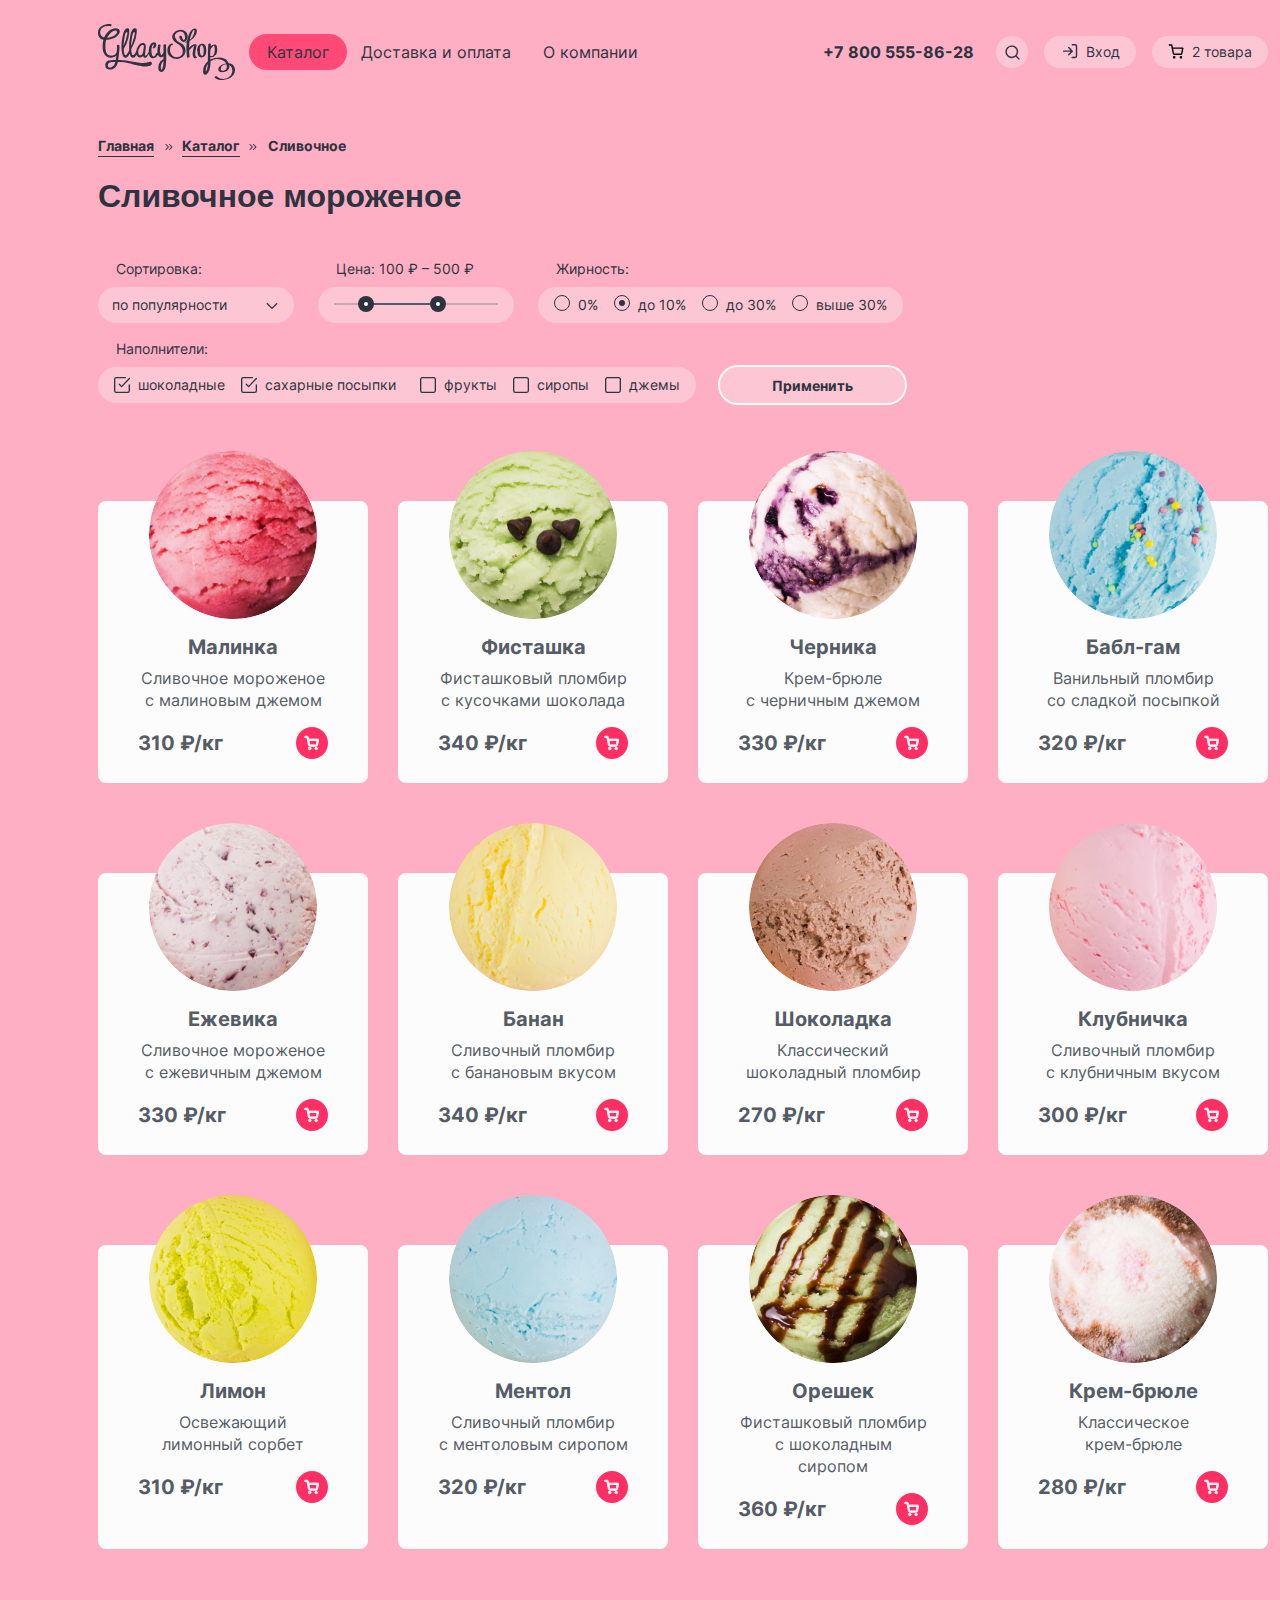
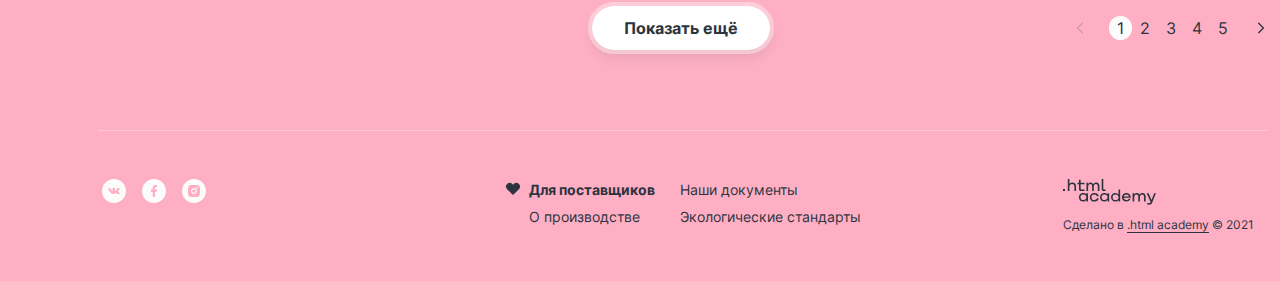
==== commit c0d54507: "Merge pull request #3 from olgabelka81/master" ====
--- a/catalog.html
+++ b/catalog.html
@@ -2,9 +2,8 @@
 <html lang="ru">
   <head>
     <meta charset="utf-8">
-    <link rel="icon" type="image/png" sizes="32x32" href="/images/icons/favicon.png">
+    <link rel="icon" type="image/png" sizes="32x32" href="images/icons/favicon.png">
     <link rel="stylesheet" href="styles/style.css">
-    <link rel="stylesheet" href="fonts/stylesheet.css">
     <title>HTML Academy: Gllacy Shop</title>
   </head>
   <body>
@@ -13,11 +12,11 @@
       <header class="main-header">
         <nav class="main-nav">
           <a class="main-nav-logo logo" href="https://htmlacademy.ru">
-            <img class="main-nav-logo-img" src="/images/logo.svg" width="137" height="56" alt="Логотип магазина.">
+            <img class="main-nav-logo-img" src="images/logo.svg" width="137" height="56" alt="Логотип магазина.">
           </a>
           <ul class="main-nav-list">
             <li class="main-nav-item">
-              <a class="main-nav-link" href="#">Каталог</a>
+              <a class="main-nav-link main-nav-link-active" href="#">Каталог</a>
               <div class="popover-catalog">
                 <div class="popover-content">
                   <h2 class="popover-caption">Новинки</h2>
@@ -113,7 +112,7 @@
                   <ul class="basket-items-list">
                     <li class="basket-item">
                       <a class="basket-link" href="#">
-                        <img class="basket-img" src="/images/catalog/rasberry-ball.png" width="46" height="46" alt="Шарик малинового мороженого.">
+                        <img class="basket-img" src="images/catalog/rasberry-ball.png" width="46" height="46" alt="Шарик малинового мороженого.">
                         <div class="basket-item-wrapper">
                           <p class="basket-item-title">Малинка</p>
                           <p class="basket-item-price">1 кг х 310 ₽</p>
@@ -127,7 +126,7 @@
                     </li>
                     <li class="basket-item">
                       <a class="basket-link" href="#">
-                        <img class="basket-img" src="/images/catalog/bubble-ball.png" width="46" height="46" alt="Шарик ванильного мороженого голубого цвета.">
+                        <img class="basket-img" src="images/catalog/bubble-ball.png" width="46" height="46" alt="Шарик ванильного мороженого голубого цвета.">
                         <div class="basket-item-wrapper">
                           <p class="basket-item-title">Бабл-гам</p>
                           <p class="basket-item-price">1,5 кг х 320 ₽</p>
@@ -158,7 +157,7 @@
                   <ul class="basket-items-list">
                     <li class="basket-item">
                       <a class="basket-link" href="#">
-                        <img class="basket-img" src="/images/catalog/rasberry-ball.png" width="46" height="46" alt="Шарик малинового мороженого.">
+                        <img class="basket-img" src="images/catalog/rasberry-ball.png" width="46" height="46" alt="Шарик малинового мороженого.">
                         <div class="basket-item-wrapper">
                           <p class="basket-item-title">Малинка</p>
                           <p class="basket-item-price">1 кг х 310 ₽</p>
@@ -172,7 +171,7 @@
                     </li>
                     <li class="basket-item">
                       <a class="basket-link" href="#">
-                        <img class="basket-img" src="/images/catalog/bubble-ball.png" width="46" height="46" alt="Шарик ванильного мороженого голубого цвета.">
+                        <img class="basket-img" src="images/catalog/bubble-ball.png" width="46" height="46" alt="Шарик ванильного мороженого голубого цвета.">
                         <div class="basket-item-wrapper">
                           <p class="basket-item-title">Бабл-гам</p>
                           <p class="basket-item-price">1,5 кг х 320 ₽</p>
@@ -195,14 +194,9 @@
           </ul>
         </nav>
       </header>
-
-      <!--Главная страница каталога-->
       <main class="catalog-page main-container">
-        <!--Блок каталога с фильтром-->
-
         <section class="filter">
           <h2 class="visually-hidden">Фильтры.</h2>
-          <!--Хлебные крошки-->
           <ul class="breadcrumbs">
             <li class="breadcrumbs-item breadcrumbs-item-chevrons">
               <a class="breadcrumbs-link breadcrumbs-link-decoration" href="index.html">Главная</a>
@@ -218,8 +212,6 @@
             </li>
           </ul>
           <h3 class="breadcrumbs-title">Сливочное мороженое</h3>
-
-          <!--Фильтр-->
           <form class="catalog-filter" action="https://echo.htmlacademy.ru/" method="get">
             <fieldset class="filter select-sorting-group">
               <legend class="filter-title">Сортировка:</legend>
@@ -229,8 +221,6 @@
                 <option value="select-value">сначала дорогие</option>
               </select>
             </fieldset>
-
-
             <fieldset class="filter sorting-price-group">
               <legend class="filter-title">Цена: 100 ₽ – 500 ₽</legend>
                 <div class="range-wrapper-inputs">
@@ -241,21 +231,19 @@
                   <input class="price-field" type="hidden" value="500">
                   </label>
                 </div>
-
-              <div class="range">
-                <div class="range-scale">
-                  <div class="range-bar"  style="left: 34px; width: 70px">
-                    <button class="range-toggle toggle-min" type="button">
-                      <span class="visually-hidden">Изменить минимальную цену.</span>
-                    </button>
-                    <button class="range-toggle toggle-max" type="button">
-                      <span class="visually-hidden">Изменить максимальную цену.</span>
-                    </button>
+                <div class="range">
+                  <div class="range-scale">
+                    <div class="range-bar"  style="left: 34px; width: 70px">
+                      <button class="range-toggle toggle-min" type="button">
+                        <span class="visually-hidden">Изменить минимальную цену.</span>
+                      </button>
+                      <button class="range-toggle toggle-max" type="button">
+                        <span class="visually-hidden">Изменить максимальную цену.</span>
+                      </button>
+                    </div>
                   </div>
                 </div>
-              </div>
             </fieldset>
-
             <fieldset class="filter sorting-radio-group">
               <legend class="filter-title">Жирность:</legend>
                 <ul class="filter-list">
@@ -266,7 +254,6 @@
                       <span class="control-label">0%</span>
                     </label>
                   </li>
-
                   <li class="filter-item">
                     <label class="control">
                       <input class="visually-hidden control-field" type="radio" value="до 10%" checked>
@@ -274,7 +261,6 @@
                       <span class="control-label">до 10%</span>
                     </label>
                   </li>
-
                   <li class="filter-item">
                     <label class="control">
                       <input class="visually-hidden control-field" type="radio" value="до 30%">
@@ -282,7 +268,6 @@
                       <span class="control-label">до 30%</span>
                     </label>
                   </li>
-
                   <li class="filter-item">
                     <label class="control">
                       <input class="visually-hidden control-field" type="radio" value="выше 30%">
@@ -299,22 +284,18 @@
                     <input class="sorting-filler-field" type="checkbox" name="chokolate" id="chokolate" checked>
                     <label class="sorting-filler-label" for="chokolate">шоколадные</label>
                   </li>
-
                   <li class="filter-item-sorting">
                     <input class="sorting-filler-field" type="checkbox" name="sugar-sprinkles" id="sugar-sprinkles" checked>
                     <label class="sorting-filler-label" for="sugar-sprinkles">сахарные посыпки</label>
                   </li>
-
                   <li class="filter-item-sorting">
                     <input class="sorting-filler-field" type="checkbox" name="fruit" id="fruit">
                     <label class="sorting-filler-label" for="fruit">фрукты</label>
                   </li>
-
                   <li class="filter-item-sorting">
                     <input class="sorting-filler-field" type="checkbox" name="syrups" id="syrups">
                     <label class="sorting-filler-label" for="syrups">сиропы</label>
                   </li>
-
                   <li class="filter-item-sorting">
                     <input class="sorting-filler-field" type="checkbox" name="jams" id="jams">
                     <label class="sorting-filler-label" for="jams">джемы</label>
@@ -324,12 +305,11 @@
             <button class="sorting-button" type="submit">Применить</button>
           </form>
         </section>
-        <!--Каталог товаров-->
         <section class="catalog-product">
           <h2 class="visually-hidden">Каталог.</h2>
           <ul class="catalog-list">
             <li class="catalog-item">
-              <img class="catalog-item-img" src="../images/catalog/rasberry-ball.png" width="168" height="168" alt="Шарик малинового мороженого.">
+              <img class="catalog-item-img" src="images/catalog/rasberry-ball.png" width="168" height="168" alt="Шарик малинового мороженого.">
               <h3 class="catalog-item-caption">Малинка</h3>
               <p class="catalog-item-text">Сливочное мороженое с малиновым джемом</p>
               <div class="catalog-wrapper">
@@ -340,9 +320,8 @@
                 </button>
               </div>
             </li>
-
-            <li class="catalog-item">
-              <img class="catalog-item-img" src="../images/catalog/pistachio-ball.png" width="168" height="168" alt="Шарик фисташкового мороженого.">
+            <li class="catalog-item">
+              <img class="catalog-item-img" src="images/catalog/pistachio-ball.png" width="168" height="168" alt="Шарик фисташкового мороженого.">
               <h3 class="catalog-item-caption">Фисташка</h3>
               <p class="catalog-item-text">Фисташковый пломбир с кусочками шоколада</p>
               <div class="catalog-wrapper">
@@ -353,9 +332,8 @@
                 </button>
               </div>
             </li>
-
-            <li class="catalog-item">
-              <img class="catalog-item-img" src="../images/catalog/blueberry-ball.png" width="168" height="168" alt="Шарик черничного мороженого.">
+            <li class="catalog-item">
+              <img class="catalog-item-img" src="images/catalog/blueberry-ball.png" width="168" height="168" alt="Шарик черничного мороженого.">
               <h3 class="catalog-item-caption">Черника</h3>
               <p class="catalog-item-text">Крем-брюле с&nbsp;черничным джемом</p>
               <div class="catalog-wrapper">
@@ -366,9 +344,8 @@
                 </button>
               </div>
             </li>
-
-            <li class="catalog-item">
-              <img class="catalog-item-img" src="../images/catalog/bubble-ball.png" width="168" height="168" alt="Шарик ванильного мороженого с посыпкой.">
+            <li class="catalog-item">
+              <img class="catalog-item-img" src="images/catalog/bubble-ball.png" width="168" height="168" alt="Шарик ванильного мороженого с посыпкой.">
               <h3 class="catalog-item-caption">Бабл-гам</h3>
               <p class="catalog-item-text">Ванильный пломбир со&nbsp;сладкой посыпкой</p>
               <div class="catalog-wrapper">
@@ -379,9 +356,8 @@
                 </button>
               </div>
             </li>
-
-            <li class="catalog-item">
-              <img class="catalog-item-img" src="../images/catalog/blackberry-ball.png" width="168" height="168" alt="Сливочное мороженое с ежевичным джемом.">
+            <li class="catalog-item">
+              <img class="catalog-item-img" src="images/catalog/blackberry-ball.png" width="168" height="168" alt="Сливочное мороженое с ежевичным джемом.">
               <h3 class="catalog-item-caption">Ежевика</h3>
               <p class="catalog-item-text">Сливочное мороженое с ежевичным джемом</p>
               <div class="catalog-wrapper">
@@ -392,9 +368,8 @@
               </button>
               </div>
             </li>
-
-            <li class="catalog-item">
-              <img class="catalog-item-img" src="../images/catalog/banana-ball.png" width="168" height="168" alt="Шарик бананового мороженого.">
+            <li class="catalog-item">
+              <img class="catalog-item-img" src="images/catalog/banana-ball.png" width="168" height="168" alt="Шарик бананового мороженого.">
               <h3 class="catalog-item-caption">Банан</h3>
               <p class="catalog-item-text">Сливочный пломбир с&nbsp;банановым вкусом</p>
               <div class="catalog-wrapper">
@@ -405,9 +380,8 @@
                 </button>
               </div>
             </li>
-
-            <li class="catalog-item">
-              <img class="catalog-item-img" src="../images/catalog/chokolate-ball.png" width="168" height="168" alt="Шарик шоколадного мороженого.">
+            <li class="catalog-item">
+              <img class="catalog-item-img" src="images/catalog/chokolate-ball.png" width="168" height="168" alt="Шарик шоколадного мороженого.">
               <h3 class="catalog-item-caption">Шоколадка</h3>
               <p class="catalog-item-text">Классический шоколадный пломбир</p>
               <div class="catalog-wrapper">
@@ -418,9 +392,8 @@
                 </button>
               </div>
             </li>
-
-            <li class="catalog-item">
-              <img class="catalog-item-img" src="../images/catalog/strawberry-ball.png" width="168" height="168" alt="Шарик клубничного мороженого.">
+            <li class="catalog-item">
+              <img class="catalog-item-img" src="images/catalog/strawberry-ball.png" width="168" height="168" alt="Шарик клубничного мороженого.">
               <h3 class="catalog-item-caption">Клубничка</h3>
               <p class="catalog-item-text">Сливочный пломбир с&nbsp;клубничным вкусом</p>
               <div class="catalog-wrapper">
@@ -431,9 +404,8 @@
                 </button>
               </div>
             </li>
-
-            <li class="catalog-item">
-              <img class="catalog-item-img" src="../images/catalog/lemon-ball.png" width="168" height="168" alt="Шарик лимонного мороженого.">
+            <li class="catalog-item">
+              <img class="catalog-item-img" src="images/catalog/lemon-ball.png" width="168" height="168" alt="Шарик лимонного мороженого.">
               <h3 class="catalog-item-caption">Лимон</h3>
               <p class="catalog-item-text">Освежающий лимонный сорбет</p>
               <div class="catalog-wrapper">
@@ -444,9 +416,8 @@
                 </button>
               </div>
             </li>
-
-            <li class="catalog-item">
-              <img class="catalog-item-img" src="../images/catalog/menthol-ball.png" width="168" height="168" alt="Шарик ментолового мороженого голубого цвета.">
+            <li class="catalog-item">
+              <img class="catalog-item-img" src="images/catalog/menthol-ball.png" width="168" height="168" alt="Шарик ментолового мороженого голубого цвета.">
               <h3 class="catalog-item-caption">Ментол</h3>
               <p class="catalog-item-text">Сливочный пломбир с&nbsp;ментоловым сиропом</p>
               <div class="catalog-wrapper">
@@ -457,9 +428,8 @@
                 </button>
               </div>
             </li>
-
-            <li class="catalog-item">
-              <img class="catalog-item-img" src="../images/catalog/nut-ball.png" width="168" height="168" alt="Шарик фисташкового мороженого с шоколадным сиропом.">
+            <li class="catalog-item">
+              <img class="catalog-item-img" src="images/catalog/nut-ball.png" width="168" height="168" alt="Шарик фисташкового мороженого с шоколадным сиропом.">
               <h3 class="catalog-item-caption">Орешек</h3>
               <p class="catalog-item-text">Фисташковый пломбир с шоколадным сиропом</p>
               <div class="catalog-wrapper">
@@ -470,9 +440,8 @@
                 </button>
               </div>
             </li>
-
-            <li class="catalog-item">
-              <img class="catalog-item-img" src="../images/catalog/creme-brulle-ball.png" width="168" height="168" alt="Шарик классического мороженого крем-брюле.">
+            <li class="catalog-item">
+              <img class="catalog-item-img" src="images/catalog/creme-brulle-ball.png" width="168" height="168" alt="Шарик классического мороженого крем-брюле.">
               <h3 class="catalog-item-caption">Крем-брюле</h3>
               <p class="catalog-item-text">Классическое<br> крем-брюле</p>
               <div class="catalog-wrapper">
@@ -485,7 +454,6 @@
             </li>
           </ul>
         </section>
-
         <div class="catalog-pagination">
           <button class="pagination-show-more button-white" type="button">Показать ещё</button>
           <ul class="catalog-pagination-list">
@@ -519,7 +487,6 @@
           </ul>
         </div>
       </main>
-      <!--Подвал-->
       <footer class="page-footer">
         <div class="page-footer-container">
           <ul class="socials-list footer-socials-list">
@@ -562,7 +529,7 @@
           <ul class="footer-copyright-list">
             <li class="footer-copyright-item">
               <a class="footer-copyright-link" href="https://htmlacademy.ru">
-                <img class="footer-copyright-img" src="/images/logo_htmlacademy.svg" width="93" height="26" alt="Логотип htmlacademy.">
+                <img class="footer-copyright-img" src="images/logo-htmlacademy.svg" width="93" height="26" alt="Логотип htmlacademy.">
               </a>
             </li>
             <li class="footer-copyright-item">
--- a/styles/style.css
+++ b/styles/style.css
@@ -1,80 +1,50 @@
 @font-face {
-  font-family: 'Inter';
-  src: url('Inter-ExtraBold.woff2') format('woff2'),
-       url('Inter-ExtraBold.woff') format('woff');
+  font-family: "Inter";
+  src: url("../fonts/Inter-ExtraBold.woff2") format("woff2"),
+       url("../fonts/Inter-ExtraBold.woff") format("woff");
   font-weight: bold;
   font-style: normal;
   font-display: swap;
 }
 
 @font-face {
-  font-family: 'Inter';
-  src: url('Inter-SemiBold.woff2') format('woff2'),
-       url('Inter-SemiBold.woff') format('woff');
-  font-weight: 600;
-  font-style: normal;
-  font-display: swap;
-}
-
-@font-face {
-  font-family: 'Inter';
-  src: url('Inter-Regular.woff2') format('woff2'),
-       url('Inter-Regular.woff') format('woff');
+  font-family: "Inter";
+  src: url("../fonts/Inter-Regular.woff2") format("woff2"),
+       url("../fonts/Inter-Regular.woff") format("woff");
   font-weight: normal;
   font-style: normal;
   font-display: swap;
 }
 
 @font-face {
-  font-family: 'Inter';
-  src: url('Inter-Black.woff2') format('woff2'),
-       url('Inter-Black.woff') format('woff');
-  font-weight: 900;
+  font-family: "Inter";
+  src: url("../fonts/Inter-Bold.woff2") format("woff2"),
+       url("../fonts/Inter-Bold.woff") format("woff");
+  font-weight: bold;
   font-style: normal;
   font-display: swap;
 }
 
 @font-face {
-  font-family: 'Inter';
-  src: url('Inter-Medium.woff2') format('woff2'),
-       url('Inter-Medium.woff') format('woff');
-  font-weight: 500;
+  font-family: "Inter";
+  src: url("../fonts/inter-400.woff2") format("woff2");
+  font-weight: 400;
   font-style: normal;
   font-display: swap;
 }
 
 @font-face {
-  font-family: 'Inter';
-  src: url('Inter-Light.woff2') format('woff2'),
-       url('Inter-Light.woff') format('woff');
-  font-weight: 300;
+  font-family: "Inter";
+  src: url("../fonts//inter-700.woff2") format("woff2");
+  font-weight: 700;
   font-style: normal;
   font-display: swap;
 }
 
 @font-face {
-  font-family: 'Inter';
-  src: url('Inter-Thin.woff2') format('woff2'),
-       url('Inter-Thin.woff') format('woff');
-  font-weight: 100;
-  font-style: normal;
-  font-display: swap;
-}
-
-@font-face {
-  font-family: 'Inter';
-  src: url('Inter-ExtraLight.woff2') format('woff2'),
-       url('Inter-ExtraLight.woff') format('woff');
-  font-weight: 200;
-  font-style: normal;
-  font-display: swap;
-}
-
-@font-face {
-  font-family: 'Inter';
-  src: url('Inter-Bold.woff2') format('woff2'),
-       url('Inter-Bold.woff') format('woff');
-  font-weight: bold;
+  font-family: "Inter";
+  src: url("../fonts/inter-900.woff2") format("woff2");
+  font-weight: 900;
   font-style: normal;
   font-display: swap;
 }
@@ -189,6 +159,13 @@
   text-decoration: none;
 }
 
+.main-nav-link-active {
+  box-sizing: border-box;
+  background-color: var(--color-bright);
+  border-radius: 26px;
+  box-shadow: 0 0 0 2px var(--color-bright);
+}
+
 .main-nav-link:hover {
   box-sizing: border-box;
   background-color: var(--color-background-color-opacity);
@@ -1808,6 +1785,7 @@
   width: 1170px;
   margin: 0 auto;
   padding: 48px 0;
+  box-sizing: border-box;
 }
 
 .footer-socials-list {
@@ -1863,7 +1841,7 @@
 }
 
 .footer-menu-link {
-  display: block;
+  display: inline-block;
   font-size: 14px;
   font-weight: 400;
   line-height: 20px;
@@ -1883,7 +1861,14 @@
   list-style: none;
 }
 
+.footer-copyright-img {
+  margin: 0;
+  padding: 0;
+  display: block;
+}
+
 .footer-copyright-text {
+  padding: 0;
   margin-bottom: 0;
   font-size: 12px;
   font-weight: 400;
@@ -1894,6 +1879,7 @@
 .footer-copyright-text .footer-copyright-link {
   color: var(--color-extra-dark);
   text-decoration: none;
+  border: none;
   border-bottom: 1px solid var(--color-extra-dark);
 }
 
@@ -2022,6 +2008,7 @@
 }
 
 .modal-button {
+  word-break: break-all;
   margin: 16px 0 2px auto;
 }
 
@@ -2109,11 +2096,11 @@
 }
 
 .select-sorting {
-  display: block;
+  display: inline-block;
   box-sizing: border-box;
   position: relative;
   min-width: 196px;
-  padding: 8px 16px;
+  padding: 8px 14px;
   background-color: var(--color-background-color);
   -webkit-appearance: none;
   appearance: none;
@@ -2215,7 +2202,7 @@
   margin: 0;
   display: flex;
   flex-wrap: wrap;
-  justify-content: space-between;
+  justify-content: flex-start;
   align-items: center;
   background-color: var(--color-background-color);
   border-radius: 26px;
